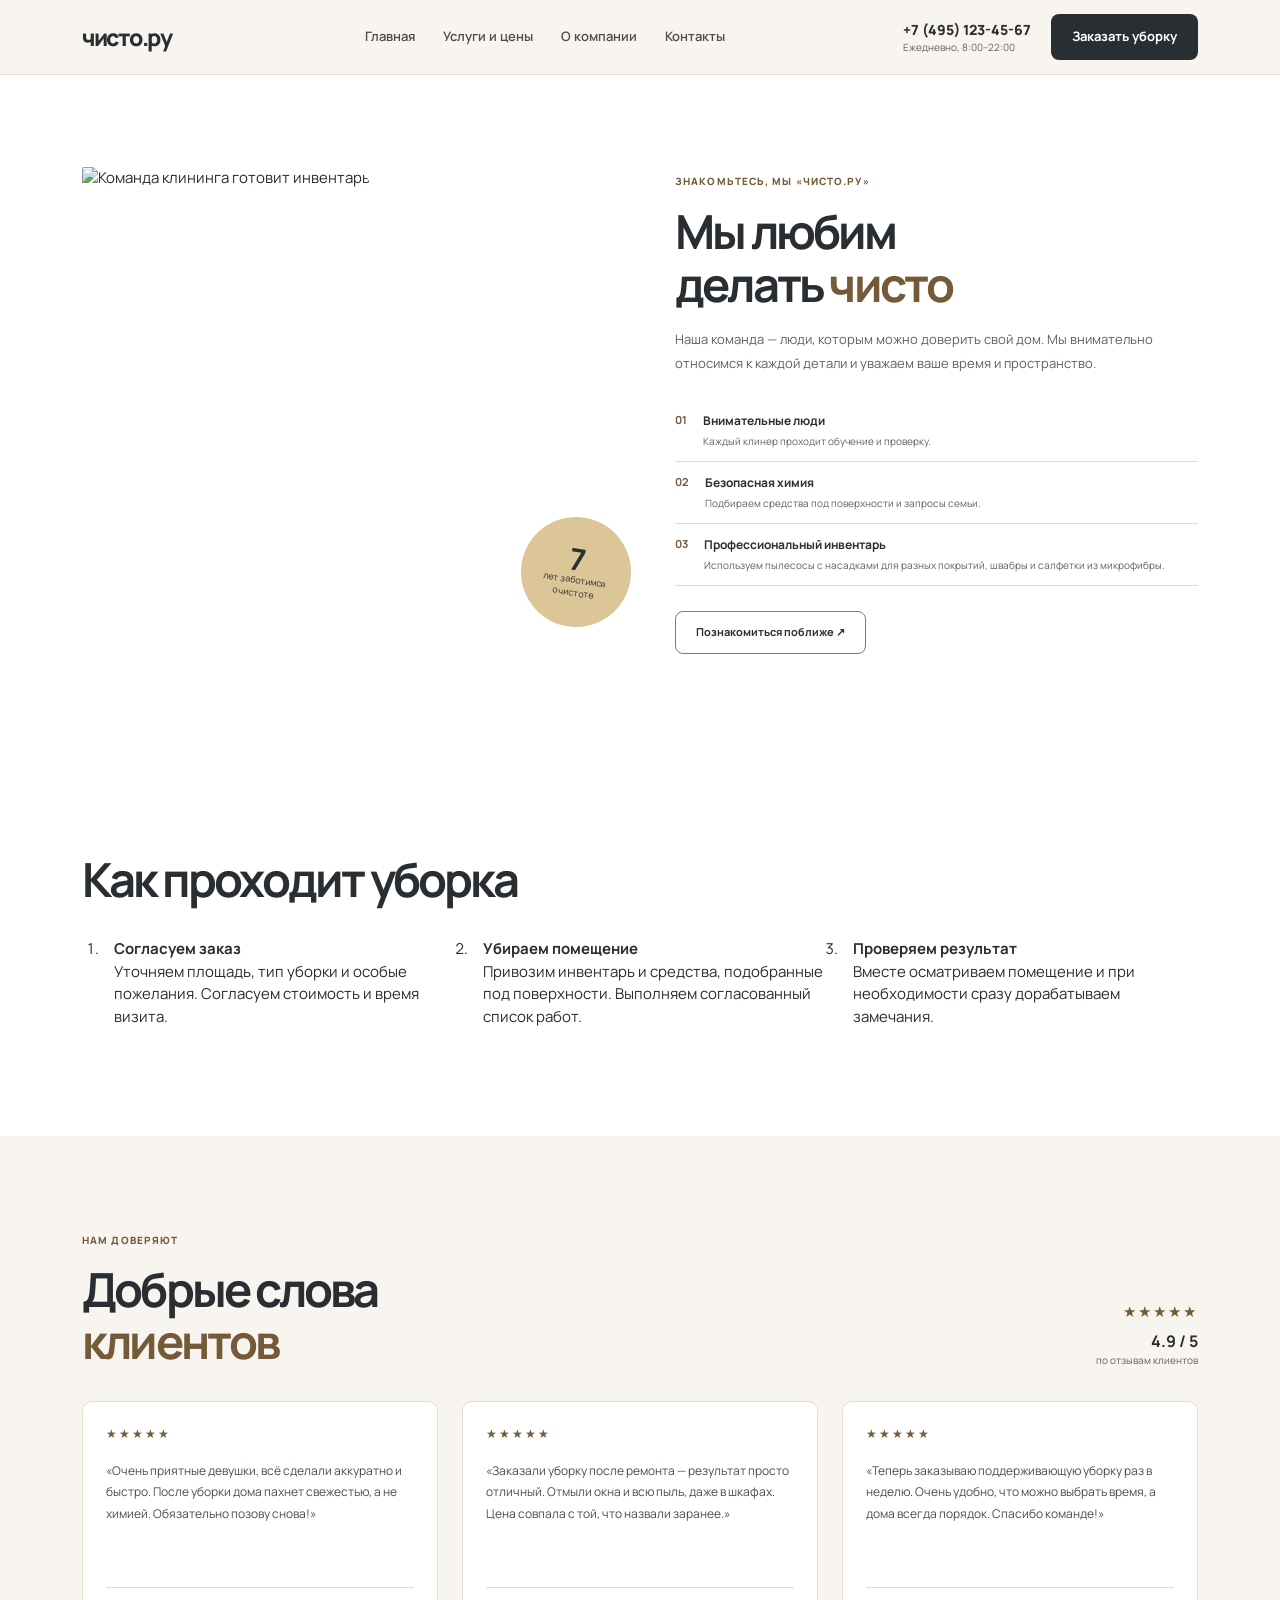
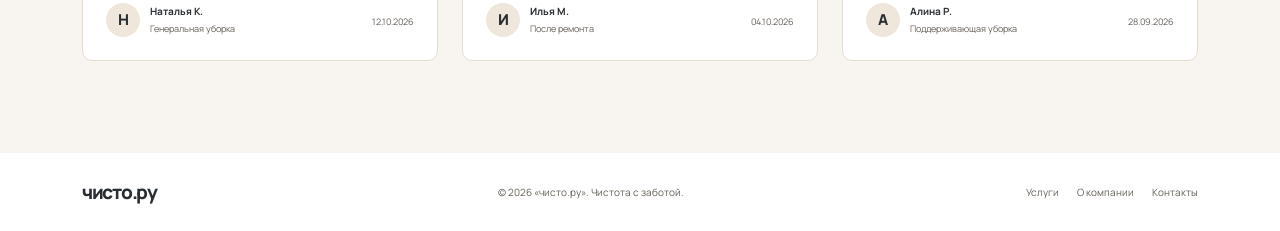
==== about.html @ b078b4db "feat: completed bootstrap website" ====
<!doctype html>
<html lang="ru">

<head>
    <meta charset="utf-8">
    <meta name="viewport" content="width=device-width, initial-scale=1">
    <meta name="description" content="О компании — клининговая компания чисто.ру">
    <title>О компании — чисто.ру</title>
    <link rel="preconnect" href="https://fonts.googleapis.com">
    <link rel="preconnect" href="https://fonts.gstatic.com" crossorigin>
    <link href="https://fonts.googleapis.com/css2?family=Manrope:wght@400;500;600;700;800&display=swap"
        rel="stylesheet">
    <link href="https://cdn.jsdelivr.net/npm/bootstrap@5.3.3/dist/css/bootstrap.min.css" rel="stylesheet">
    <link href="styles.css" rel="stylesheet">
</head>

<body>
    <nav class="navbar navbar-expand-lg sticky-top header">
        <div class="container"><a class="navbar-brand brand" href="index.html">чисто.ру</a><button class="navbar-toggler" type="button"
                data-bs-toggle="collapse" data-bs-target="#mainNav" aria-label="Открыть меню"><span
                    class="navbar-toggler-icon"></span></button>
            <div class="collapse navbar-collapse" id="mainNav">
                <ul class="navbar-nav mx-auto mb-2 mb-lg-0">
                    <li class="nav-item"><a class="nav-link header__link" href="index.html">Главная</a></li>
                    <li class="nav-item"><a class="nav-link header__link" href="services.html">Услуги и цены</a></li>
                    <li class="nav-item"><a class="nav-link header__link" href="about.html" aria-current="page">О
                            компании</a></li>
                    <li class="nav-item"><a class="nav-link header__link" href="contacts.html">Контакты</a></li>
                </ul>
                <div class="header__call"><a href="tel:+74951234567">+7 (495) 123-45-67</a><small>Ежедневно,
                        8:00–22:00</small></div><button class="btn button--dark header__order"
                    data-bs-toggle="modal" data-bs-target="#orderModal">Заказать уборку</button>
            </div>
        </div>
    </nav>
    <main>
        <section class="about section--padded" id="about">
            <div class="container">
                <div class="row align-items-center g-5">
                    <div class="col-lg-6">
                        <div class="about__image"><img
                                src="https://images.unsplash.com/photo-1527515637462-cff94eecc1ac?auto=format&fit=crop&w=1100&q=85"
                                alt="Команда клининга готовит инвентарь">
                            <div class="about__stamp"><strong>7</strong><small>лет заботимся<br>о чистоте</small></div>
                        </div>
                    </div>
                    <div class="col-lg-6 about__content"><span class="eyebrow">Знакомьтесь, мы «чисто.ру»</span>
                        <h2>Мы любим<br>делать <em>чисто</em></h2>
                        <p>Наша команда — люди, которым можно доверить свой дом. Мы внимательно относимся к каждой
                            детали и уважаем ваше время и пространство.</p>
                        <div class="about__points">
                            <div><b>01</b><span><strong>Внимательные люди</strong><small>Каждый клинер проходит обучение
                                        и проверку.</small></span></div>
                            <div><b>02</b><span><strong>Безопасная химия</strong><small>Подбираем средства под
                                        поверхности и запросы семьи.</small></span></div>
                            <div><b>03</b><span><strong>Профессиональный инвентарь</strong><small>Используем пылесосы с насадками для разных покрытий, швабры и салфетки из микрофибры.</small></span></div>
                        </div><button class="btn button--outline-dark" data-bs-toggle="modal"
                            data-bs-target="#orderModal">Познакомиться поближе ↗</button>
                    </div>
                </div>
            </div>
        </section>
        <section class="section--padded" aria-labelledby="processTitle">
            <div class="container">
                <div class="section-heading">
                    <h2 id="processTitle">Как проходит уборка</h2>
                </div>
                <ol class="row g-4 mb-0">
                    <li class="col-md-4">
                        <strong>Согласуем заказ</strong>
                        <p>Уточняем площадь, тип уборки и особые пожелания. Согласуем стоимость и время визита.</p>
                    </li>
                    <li class="col-md-4">
                        <strong>Убираем помещение</strong>
                        <p>Привозим инвентарь и средства, подобранные под поверхности. Выполняем согласованный список работ.</p>
                    </li>
                    <li class="col-md-4">
                        <strong>Проверяем результат</strong>
                        <p>Вместе осматриваем помещение и при необходимости сразу дорабатываем замечания.</p>
                    </li>
                </ol>
            </div>
        </section>
        <section class="reviews section--padded">
            <div class="container">
                <div class="section-heading">
                    <div><span class="eyebrow">Нам доверяют</span>
                        <h2>Добрые слова<br><em>клиентов</em></h2>
                    </div>
                    <div class="reviews__score"><span>★★★★★</span><strong>4.9 / 5</strong><small>по отзывам
                            клиентов</small></div>
                </div>
                <div class="row g-4">
                    <div class="col-md-4">
                        <article class="review-card">
                            <div class="review-card__stars">★★★★★</div>
                            <p>«Очень приятные девушки, всё сделали аккуратно и быстро. После уборки дома пахнет
                                свежестью, а не химией. Обязательно позову снова!»</p>
                            <div class="review-card__person"><span>Н</span>
                                <div><strong>Наталья К.</strong><small>Генеральная уборка</small></div>
                                <time>12.10.2026</time>
                            </div>
                        </article>
                    </div>
                    <div class="col-md-4">
                        <article class="review-card">
                            <div class="review-card__stars">★★★★★</div>
                            <p>«Заказали уборку после ремонта — результат просто отличный. Отмыли окна и всю пыль, даже
                                в шкафах. Цена совпала с той, что назвали заранее.»</p>
                            <div class="review-card__person"><span>И</span>
                                <div><strong>Илья М.</strong><small>После ремонта</small></div><time>04.10.2026</time>
                            </div>
                        </article>
                    </div>
                    <div class="col-md-4">
                        <article class="review-card">
                            <div class="review-card__stars">★★★★★</div>
                            <p>«Теперь заказываю поддерживающую уборку раз в неделю. Очень удобно, что можно выбрать
                                время, а дома всегда порядок. Спасибо команде!»</p>
                            <div class="review-card__person"><span>А</span>
                                <div><strong>Алина Р.</strong><small>Поддерживающая уборка</small></div>
                                <time>28.09.2026</time>
                            </div>
                        </article>
                    </div>
                </div>
            </div>
        </section>
    </main>
    <footer class="footer">
        <div class="container d-flex flex-wrap justify-content-between align-items-center gap-3"><a
                class="navbar-brand brand" href="index.html">чисто.ру</a><small>© 2026 «чисто.ру». Чистота с заботой.</small>
            <div><a href="services.html">Услуги</a><a href="about.html">О компании</a><a
                    href="contacts.html">Контакты</a></div>
        </div>
    </footer>
    <div class="modal fade" id="orderModal" tabindex="-1" aria-labelledby="orderTitle" aria-hidden="true">
        <div class="modal-dialog modal-dialog-centered">
            <div class="modal-content order-modal">
                <div class="modal-header">
                    <div><span class="eyebrow">Это займёт минуту</span>
                        <h2 class="modal-title" id="orderTitle">Заказать <em>уборку</em></h2>
                    </div><button type="button" class="btn-close" data-bs-dismiss="modal" aria-label="Закрыть"></button>
                </div>
                <form id="orderForm">
                    <div class="modal-body">
                        <div class="row g-3">
                            <div class="col-12"><label class="form-label" for="orderName">Ваше имя</label><input
                                    class="form-control" id="orderName" name="name" placeholder="Как к вам обращаться?"
                                    required></div>
                            <div class="col-12"><label class="form-label" for="orderPhone">Телефон</label><input
                                    class="form-control" id="orderPhone" name="phone" type="tel"
                                    placeholder="+7 (___) ___-__-__" required></div>
                            <div class="col-md-7"><label class="form-label" for="orderService">Вид уборки</label><select
                                    class="form-select" id="orderService" name="service" required>
                                    <option value="" selected disabled>Выберите услугу</option>
                                    <option>Уборка квартиры</option>
                                    <option>Уборка дома</option>
                                    <option>Уборка офиса</option>
                                    <option>Генеральная уборка</option>
                                    <option>Уборка после ремонта</option>
                                    <option>Поддерживающая уборка</option>
                                </select></div>
                            <div class="col-md-5"><label class="form-label" for="orderArea">Площадь, м²</label><input
                                    class="form-control" id="orderArea" name="area" type="number" min="1"
                                    placeholder="Например, 60" required></div>
                            <div class="col-12"><label class="form-label" for="orderDate">Желаемая дата</label><input
                                    class="form-control" id="orderDate" name="date" type="date" required></div>
                        </div>
                        <div class="form__success mt-3" role="status" hidden>Поля заполнены. В демонстрационном режиме данные не отправляются.</div>
                    </div>
                    <div class="modal-footer"><button class="btn button--accent w-100" type="submit">Проверить заявку
                            <span>↗</span></button><small>Нажимая кнопку, вы соглашаетесь на обработку персональных
                            данных.</small></div>
                </form>
            </div>
        </div>
    </div>
    <script src="https://cdn.jsdelivr.net/npm/bootstrap@5.3.3/dist/js/bootstrap.bundle.min.js"></script>
    <script src="script.js"></script>
</body>

</html>
---- styles.css ----
/* Переменные, сброс и базовые стили */
:root {
  --ink: #292e33;
  --ink-hover: #424950;
  --champagne: #dcc597;
  --champagne-soft: #efe7db;
  --accent-ink: #745a39;
  --paper: #f8f5f0;
  --muted: #655f57;
  --line: #e5dcd0;
}
* {
  box-sizing: border-box;
}
html {
  scroll-behavior: smooth;
  scroll-padding-top: 85px;
}
body {
  font-family: 'Manrope',sans-serif;
  color: var(--ink);
  background: #fff;
  font-size: 15px;
}
/* Шапка и бренд */
.header {
  background: rgba(248,245,240,.96);
  border-bottom: 1px solid var(--line);
  padding: 14px 0;
}
.brand {
  font-size: 23px;
  font-weight: 800;
  letter-spacing: -1.3px;
  color: var(--ink);
  display: flex;
  align-items: center;
}
.brand:hover {
  color: var(--ink);
}
.header__link {
  font-size: 13px;
  font-weight: 600;
  color: #514b44!important;
  padding: 10px 14px!important;
  border-radius: 8px;
}
@media (prefers-reduced-motion: no-preference) {
  .header__link {
    transition: background-color .2s ease, color .2s ease;
  }
}
.header__link:hover,
.header__link:focus-visible {
  background-color: var(--champagne-soft);
  color: var(--ink)!important;
}
.header__call {
  display: flex;
  flex-direction: column;
  margin-right: 20px;
}
.header__call a {
  font-weight: 800;
  color: var(--ink);
  text-decoration: none;
  font-size: 14px;
}
.header__call small {
  font-size: 10px;
  color: var(--muted);
}
.btn {
  --bs-btn-focus-shadow-rgb: 116,90,57;
  border-radius: 8px;
  font-weight: 700;
  font-size: 13px;
  padding: 12px 20px;
}
.button--dark {
  background: var(--ink);
  color: white;
}
.button--dark:hover,
.button--dark:focus-visible {
  background: var(--ink-hover);
  color: #fff;
}
.button--accent {
  background: var(--champagne);
  color: var(--ink);
  border: 0;
}
.button--accent:hover,
.button--accent:focus-visible {
  background: #ceb27e;
  color: var(--ink);
}
.button--accent span {
  margin-left: 12px;
}
/* Главный экран */
.hero {
  padding: 72px 0 80px;
  background: var(--paper);
  background-image:
    radial-gradient(ellipse at center, rgba(255,255,255,.9), transparent 68%),
    radial-gradient(ellipse at center, rgba(220,197,151,.46), transparent 72%),
    radial-gradient(ellipse at center, rgba(220,197,151,.38), transparent 70%);
  background-repeat: no-repeat;
  background-size: 64% 120%, 68% 170%, 57% 150%;
  background-position: 36% 95%, -20% 10%, 118% 65%;
  overflow: hidden;
}
@media (prefers-reduced-motion: no-preference) {
  .hero {
    animation: hero-steam 14s ease-in-out 2 alternate;
  }
}
@keyframes hero-steam {
  to {
    background-position: 71% 38%, 28% 85%, 80% 15%;
  }
}
.hero__content {
  padding: 20px 25px 20px 12px;
}
.eyebrow {
  display: inline-flex;
  align-items: center;
  gap: 9px;
  color: var(--accent-ink);
  font-weight: 800;
  letter-spacing: 1.1px;
  text-transform: uppercase;
  font-size: 10px;
}
.eyebrow i {
  width: 7px;
  height: 7px;
  border-radius: 100%;
  background: var(--champagne);
}
h1,h2,h3,p {
  margin-top: 0;
}
h1 {
  font-size: clamp(50px,6vw,78px);
  line-height: 1.04;
  letter-spacing: -5px;
  font-weight: 700;
  margin: 21px 0;
}
h1 em,h2 em {
  font-style: normal;
  color: var(--accent-ink);
}
.hero__lead {
  font-size: 16px;
  line-height: 1.8;
  color: var(--muted);
  max-width: 440px;
  margin-bottom: 28px;
}
.btn-lg {
  padding: 16px 23px;
  font-size: 14px;
}
.text-link {
  color: var(--ink);
  font-size: 12px;
  font-weight: 800;
  text-decoration: none;
  border: 0;
  background: none;
}
.text-link span {
  margin-left: 8px;
}
.text-link:hover {
  color: var(--accent-ink);
}
.hero__proof {
  display: flex;
  align-items: center;
  gap: 12px;
  margin-top: 49px;
}
.hero__avatars {
  display: flex;
  padding-left: 0;
}
.hero__avatars span {
  display: grid;
  place-items: center;
  width: 32px;
  height: 32px;
  border-radius: 50%;
  border: 2px solid var(--paper);
  margin-left: -7px;
  background: #cfab91;
  font-size: 11px;
  font-weight: 800;
}
.hero__avatars span:first-child {
  margin-left: 0;
  background: var(--champagne);
}
.hero__avatars span:nth-child(2) {
  background: #ab9d94;
}
.hero__proof strong {
  font-size: 12px;
  display: block;
}
.hero__proof small {
  font-size: 10px;
  color: var(--muted);
}
.hero__stars {
  margin-right: auto;
  color: var(--accent-ink);
  letter-spacing: 2px;
}
.hero__image {
  height: 460px;
  position: relative;
  border-radius: 180px 180px 12px 12px;
  overflow: visible;
  margin: 0 20px 0 10px;
}
.hero__image>img {
  width: 100%;
  height: 100%;
  object-fit: cover;
  border-radius: inherit;
  filter: saturate(.75);
}
.hero__note {
  position: absolute;
  bottom: 25px;
  left: -35px;
  background: #fff;
  padding: 15px 19px;
  border-radius: 10px;
  display: flex;
  gap: 12px;
  align-items: center;
  box-shadow: 0 12px 35px #292e331c;
}
.hero__note-icon {
  display: grid;
  place-items: center;
  background: var(--champagne);
  width: 34px;
  height: 34px;
  border-radius: 50%;
  font-size: 18px;
}
.hero__note strong,.hero__note small {
  display: block;
}
.hero__note strong {
  font-size: 12px;
}
.hero__note small {
  font-size: 10px;
  color: var(--muted);
  margin-top: 3px;
}
/* Общие отступы секций */
.section--padded {
  padding: 92px 0;
}
/* Преимущества */
.benefits {
  padding: 31px 0;
  border-bottom: 1px solid var(--line);
}
.benefits__item {
  display: flex;
  align-items: center;
  gap: 13px;
  height: 100%;
}
.benefits__icon {
  flex: 0 0 39px;
  height: 39px;
  border-radius: 50%;
  display: grid;
  place-items: center;
  background: var(--champagne-soft);
  color: var(--accent-ink);
  font-size: 19px;
}
.benefits__item strong,.benefits__item small {
  display: block;
}
.benefits__item strong {
  font-size: 12px;
}
.benefits__item small {
  font-size: 10px;
  color: var(--muted);
  margin-top: 4px;
}
/* Услуги и цены */
.services {
  background: #fff;
}
.section-heading {
  display: flex;
  align-items: flex-end;
  justify-content: space-between;
  margin-bottom: 33px;
}
.section-heading h2,.about__content h2,.contacts__info h2 {
  font-size: 47px;
  line-height: 1.12;
  letter-spacing: -2.8px;
  font-weight: 700;
  margin: 12px 0 0;
}
.section-heading>p {
  max-width: 310px;
  color: var(--muted);
  font-size: 13px;
  line-height: 1.8;
  margin-bottom: 5px;
}
.service-filters {
  display: flex;
  gap: 8px;
  flex-wrap: wrap;
  margin-bottom: 22px;
}
.service-filters__button {
  border: 1px solid var(--line);
  color: var(--muted);
  border-radius: 25px;
  background: #fff;
  padding: 9px 16px;
  font: 600 11px 'Manrope',sans-serif;
}
.service-filters__button.service-filters__button--active,.service-filters__button:hover {
  background: var(--ink);
  color: #fff;
  border-color: var(--ink);
}
.services__item {
  transition: opacity .2s,transform .2s;
}
.services__item.services__item--hidden {
  display: none;
}
.service-card {
  border: 1px solid var(--line);
  border-radius: 12px;
  overflow: hidden;
  height: 100%;
  transition: transform .2s,box-shadow .2s;
}
.service-card:hover {
  transform: translateY(-4px);
  box-shadow: 0 15px 35px #292e3310;
}
.service-card__photo {
  height: 180px;
  position: relative;
  background-size: cover;
  background-position: center;
}
.service-card__photo:after {
  content: '';
  position: absolute;
  inset: 0;
  background: linear-gradient(0deg,#292e3380,transparent 60%);
}
.service-card__photo span {
  position: absolute;
  left: 17px;
  bottom: 14px;
  z-index: 1;
  color: #fff;
  font-size: 10px;
  letter-spacing: .6px;
  text-transform: uppercase;
}
.service-card__photo--bathroom {
  background-image: url('https://images.unsplash.com/photo-1584622650111-993a426fbf0a?auto=format&fit=crop&w=900&q=80');
}
.service-card__photo--living-room {
  background-image: url('https://images.unsplash.com/photo-1600607687939-ce8a6c25118c?auto=format&fit=crop&w=900&q=80');
}
.service-card__photo--renovation {
  background-image: url('https://images.unsplash.com/photo-1600566753086-00f18fb6b3ea?auto=format&fit=crop&w=900&q=80');
}
.service-card__photo--house {
  background-image: url('https://images.unsplash.com/photo-1600210492486-724fe5c67fb0?auto=format&fit=crop&w=900&q=80');
}
.service-card__photo--office {
  background-image: url('https://images.unsplash.com/photo-1497366754035-f200968a6e72?auto=format&fit=crop&w=900&q=80');
}
.service-card__photo--apartment {
  background-image: url('https://images.unsplash.com/photo-1600607687920-4e2a09cf159d?auto=format&fit=crop&w=900&q=80');
}
.service-card__body {
  padding: 20px;
}
.service-card__body h3 {
  font-size: 17px;
  font-weight: 800;
  letter-spacing: -.5px;
}
.service-card__arrow {
  color: var(--accent-ink);
  font-size: 20px;
  line-height: 18px;
}
.service-card__body p {
  font-size: 11px;
  color: var(--muted);
  min-height: 34px;
  line-height: 1.6;
}
.service-card__body ul {
  list-style: none;
  padding: 0;
  margin: 15px 0 20px;
  border-top: 1px solid var(--line);
}
.service-card__body li {
  font-size: 11px;
  color: #514b44;
  padding: 7px 0;
  border-bottom: 1px solid var(--line);
}
.service-card__body li:before {
  content: '✓';
  color: var(--accent-ink);
  margin-right: 8px;
}
.service-card__price-row {
  display: flex;
  align-items: center;
  justify-content: space-between;
}
.service-card__price-row>span {
  font-size: 11px;
  color: var(--muted);
}
.service-card__price-row b {
  font-size: 16px;
  color: var(--ink);
}
.service-card__price-row .text-link {
  font-size: 10px;
}
.services__note,.comparison__note {
  font-size: 10px;
  color: var(--muted);
  margin-top: 18px;
}
/* Примеры уборки */
.comparison {
  background: var(--paper);
}
.comparison__figure {
  max-width: 900px;
}
/* О компании */
.about__image {
  height: 490px;
  position: relative;
}
.about__image img {
  width: 100%;
  height: 100%;
  object-fit: cover;
  border-radius: 12px 130px 12px 12px;
}
.about__stamp {
  position: absolute;
  right: -15px;
  bottom: 30px;
  background: var(--champagne);
  width: 110px;
  height: 110px;
  border-radius: 50%;
  display: flex;
  flex-direction: column;
  justify-content: center;
  align-items: center;
  transform: rotate(9deg);
}
.about__stamp strong {
  font-size: 30px;
  line-height: 1;
}
.about__stamp small {
  text-align: center;
  font-size: 9px;
  line-height: 1.4;
}
.about__content {
  padding-left: 35px;
}
.about__content h2 {
  margin: 13px 0 18px;
}
.about__content>p,.contacts__info>p {
  color: var(--muted);
  font-size: 13px;
  line-height: 1.8;
}
.about__points {
  margin: 25px 0;
}
.about__points>div {
  display: flex;
  gap: 16px;
  padding: 12px 0;
  border-bottom: 1px solid var(--line);
}
.about__points b {
  font-size: 11px;
  color: var(--accent-ink);
}
.about__points strong,.about__points small {
  display: block;
}
.about__points strong {
  font-size: 12px;
}
.about__points small {
  font-size: 10px;
  color: var(--muted);
  margin-top: 4px;
}
.button--outline-dark {
  border: 1px solid #8a7761;
  color: var(--ink);
  font-size: 11px;
}
.button--outline-dark:hover,
.button--outline-dark:focus-visible {
  background: var(--ink);
  color: white;
}
/* Отзывы */
.reviews {
  background: var(--paper);
}
.reviews__score {
  text-align: right;
}
.reviews__score span,.review-card__stars {
  color: var(--accent-ink);
  letter-spacing: 2px;
}
.reviews__score strong,.reviews__score small {
  display: block;
}
.reviews__score strong {
  font-size: 16px;
  margin-top: 5px;
}
.reviews__score small {
  font-size: 10px;
  color: var(--muted);
}
.review-card {
  height: 100%;
  background: #fff;
  border: 1px solid var(--line);
  border-radius: 10px;
  padding: 23px;
}
.review-card__stars {
  font-size: 12px;
}
.review-card>p {
  font-size: 12px;
  line-height: 1.8;
  color: #514b44;
  min-height: 110px;
  margin: 17px 0;
}
.review-card__person {
  display: flex;
  align-items: center;
  gap: 10px;
  border-top: 1px solid var(--line);
  padding-top: 15px;
}
.review-card__person>span {
  width: 34px;
  height: 34px;
  border-radius: 50%;
  background: var(--champagne-soft);
  display: grid;
  place-items: center;
  font-weight: 800;
}
.review-card__person strong,.review-card__person small {
  display: block;
}
.review-card__person strong {
  font-size: 10px;
}
.review-card__person small,.review-card__person time {
  font-size: 9px;
  color: var(--muted);
  margin-top: 3px;
}
.review-card__person time {
  margin-left: auto;
}
/* Контакты и форма */
.contacts {
  background: var(--ink);
  padding: 80px 0;
}
.contacts__layout {
  display: grid;
  grid-template-columns: 1fr 390px;
  gap: 80px;
  max-width: 970px;
  margin: auto;
  align-items: center;
}
.contacts__info .eyebrow {
  color: var(--champagne);
}
.contacts__info h2 {
  color: white;
  margin: 15px 0;
}
.contacts__info h2 em {
  color: var(--champagne);
}
.contacts__info>p {
  color: #e8e0d6;
  max-width: 360px;
  margin-bottom: 28px;
}
.contacts__detail {
  margin-top: 17px;
}
.contacts__detail small,.contacts__detail strong,.contacts__detail a {
  display: block;
}
.contacts__detail small {
  color: #cfc4b6;
  font-size: 10px;
}
.contacts__detail a,.contacts__detail strong {
  color: #fff;
  font-size: 14px;
  text-decoration: none;
  margin-top: 4px;
}
.contact-form {
  padding: 28px;
  background: #fff;
  border-radius: 12px;
}
.contact-form h3 {
  font-size: 19px;
  font-weight: 800;
  margin-bottom: 5px;
}
.contact-form>p {
  font-size: 11px;
  color: var(--muted);
  margin-bottom: 20px;
}
.contact-form label,.form-label {
  font-size: 10px;
  font-weight: 700;
  margin-bottom: 6px;
}
.form-control,.form-select {
  border-color: #b8ab9c;
  border-radius: 7px;
  padding: 11px 12px;
  font-size: 12px;
  margin-bottom: 14px;
}
.form-control:focus,.form-select:focus {
  border-color: var(--accent-ink);
  box-shadow: 0 0 0 .2rem #dcc59770;
}
.contact-form__privacy,.modal-footer>small {
  display: block;
  color: var(--muted);
  font-size: 9px;
  line-height: 1.5;
  margin-top: 11px;
}
.form__success {
  font-size: 12px;
  color: var(--ink);
  background: var(--champagne-soft);
  padding: 11px;
  border-radius: 7px;
}
/* Подвал и модальное окно */
.footer {
  padding: 25px 0;
}
.footer .brand {
  font-size: 19px;
}
.footer>div>small {
  color: var(--muted);
  font-size: 10px;
}
.footer>div>div {
  display: flex;
  gap: 18px;
}
.footer>div>div a {
  font-size: 10px;
  color: var(--muted);
  text-decoration: none;
}
.order-modal {
  border: 0;
  border-radius: 13px;
  padding: 5px;
}
.modal-header,.modal-footer {
  border: 0;
  padding: 22px 25px 12px;
}
.modal-title {
  font-size: 32px;
  font-weight: 800;
  letter-spacing: -1.5px;
  margin-top: 7px;
}
.modal-body {
  padding: 10px 25px;
}
.modal-footer {
  padding: 10px 25px 24px;
  display: block;
}
.modal-footer .btn {
  padding: 14px;
}
.modal-footer>small {
  text-align: center;
}
.btn-close {
  --bs-btn-close-focus-shadow: 0 0 0 .2rem #dcc59770;
  align-self: flex-start;
}
.form-label {
  margin-bottom: 6px;
}
/* Адаптивные правила */
@media(max-width:991px) {
  .navbar-collapse {
    padding: 12px 0;
  }
  .header__call {
    margin: 10px 0;
  }
  /* Главный экран */
  .hero {
    padding: 50px 0;
  }
  .hero__image {
    height: 390px;
    margin: 0 10px;
  }
  .hero__content {
    padding: 0;
  }
  .contacts__layout {
    grid-template-columns: 1fr 340px;
    gap: 35px;
  }
}
@media(max-width:767px) {
  /* Общие отступы секций */
  .section--padded {
    padding: 65px 0;
  }
  /* Главный экран */
  .hero {
    padding: 45px 0 55px;
  }
  .hero__content {
    padding: 0 5px;
  }
  .hero h1 {
    font-size: 60px;
  }
  .hero__image {
    height: 330px;
    margin: 15px 15px 10px 20px;
  }
  .hero__note {
    left: -15px;
  }
  .section-heading {
    align-items: flex-start;
    gap: 18px;
    flex-direction: column;
  }
  .section-heading h2,.about__content h2,.contacts__info h2 {
    font-size: 39px;
  }
  .section-heading>p {
    margin: 0;
  }
  /* О компании */
  .about__image {
    height: 370px;
    margin-right: 15px;
  }
  .about__content {
    padding: 10px 8px 0;
  }
  .contacts__layout {
    grid-template-columns: 1fr;
    gap: 30px;
  }
  .contact-form {
    max-width: 480px;
  }
  /* Контакты и форма */
  .contacts {
    padding: 60px 0;
  }
  .review-card>p {
    min-height: 0;
  }
  .reviews__score {
    align-self: flex-end;
  }
  .footer>div {
    justify-content: center!important;
    text-align: center;
  }
  .footer>div>div {
    width: 100%;
    justify-content: center;
  }
}
@media(max-width:420px) {
  .hero h1 {
    font-size: 53px;
  }
  .hero__proof {
    gap: 7px;
  }
  .hero__stars {
    font-size: 12px;
    letter-spacing: 1px;
  }
  .benefits__item {
    align-items: flex-start;
    gap: 8px;
  }
  .benefits__item strong {
    font-size: 10px;
  }
  .benefits__item small {
    font-size: 9px;
  }
  .benefits__icon {
    flex-basis: 32px;
    height: 32px;
  }
}
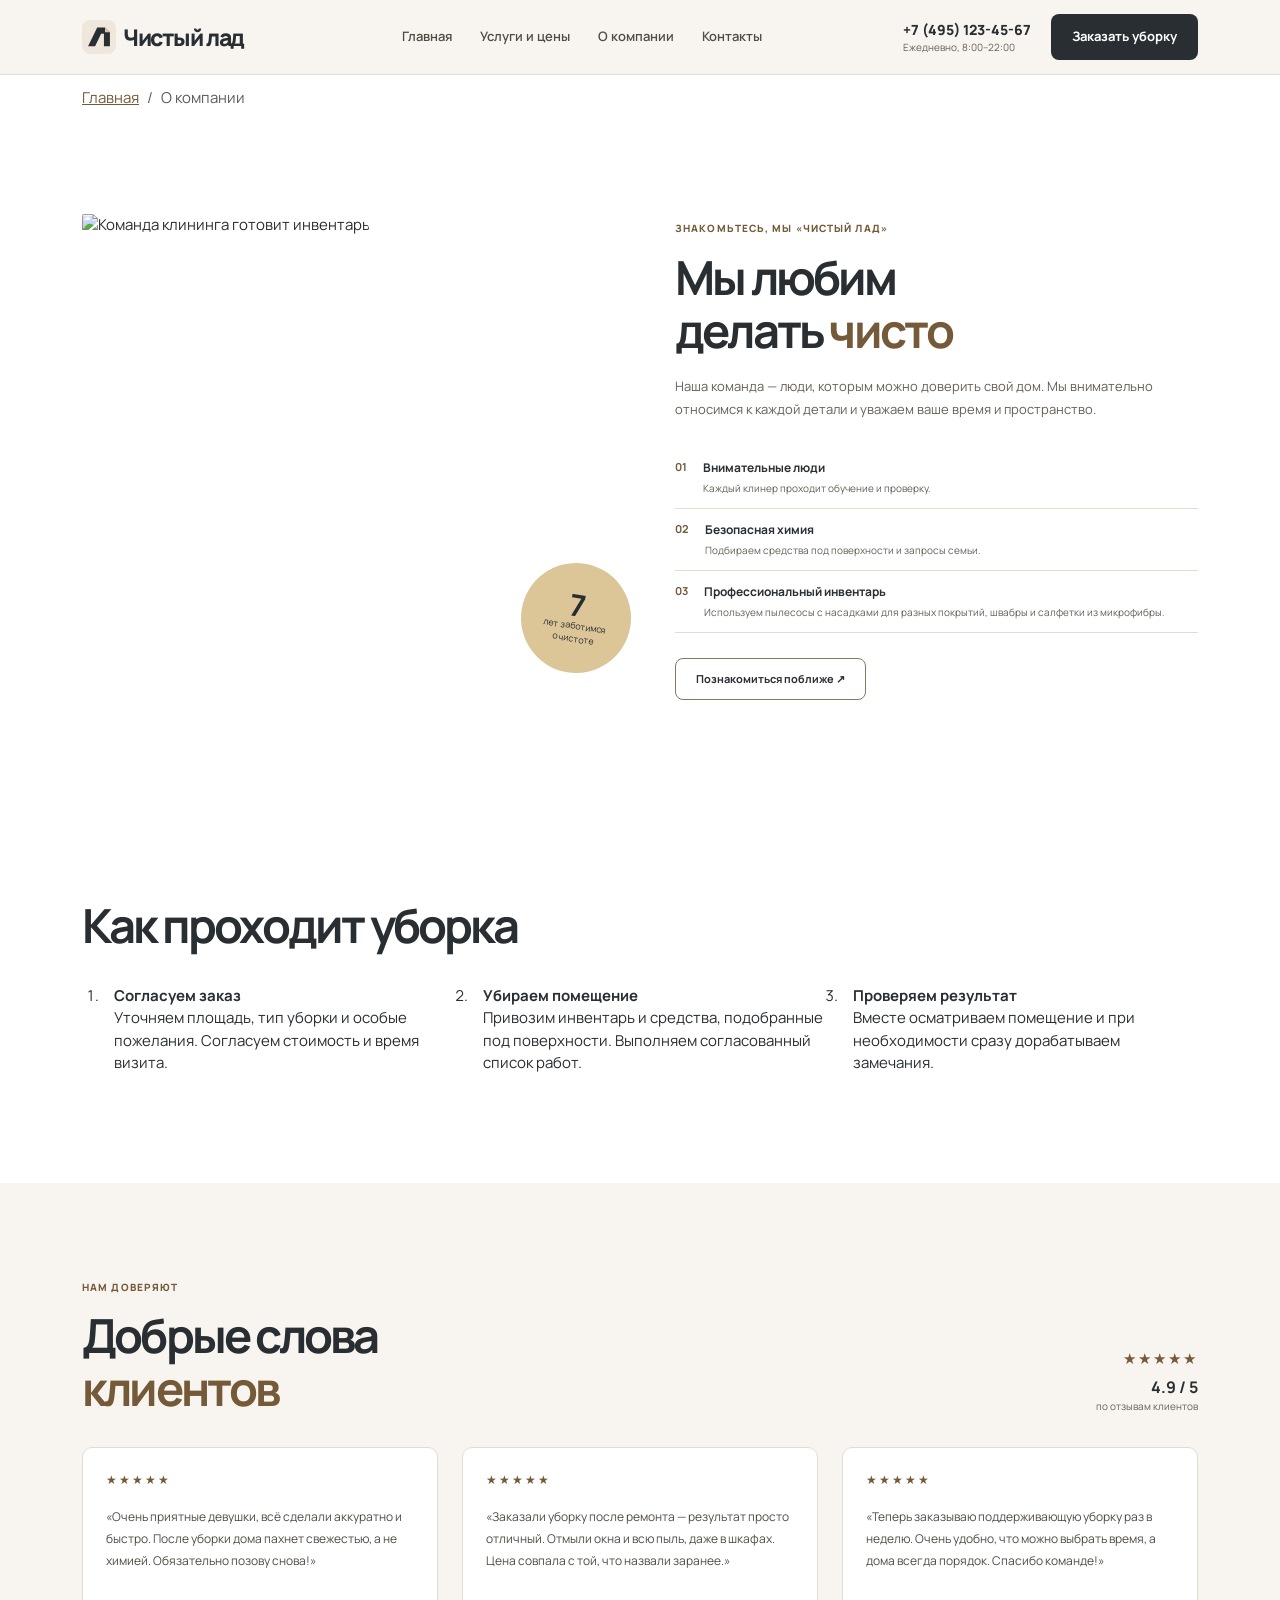
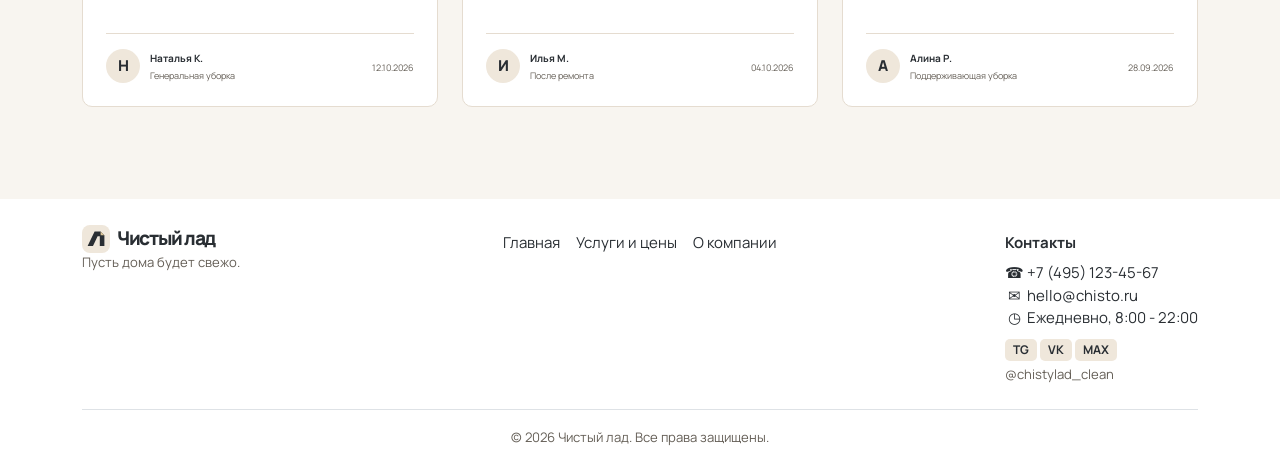
==== commit 32a1645e: "fix: footer, bread crumbs, up btn" ====
--- a/about.html
+++ b/about.html
@@ -4,8 +4,8 @@
 <head>
     <meta charset="utf-8">
     <meta name="viewport" content="width=device-width, initial-scale=1">
-    <meta name="description" content="О компании — клининговая компания чисто.ру">
-    <title>О компании — чисто.ру</title>
+    <meta name="description" content="О компании — клининговая компания Чистый лад">
+    <title>О компании — Чистый лад</title>
     <link rel="preconnect" href="https://fonts.googleapis.com">
     <link rel="preconnect" href="https://fonts.gstatic.com" crossorigin>
     <link href="https://fonts.googleapis.com/css2?family=Manrope:wght@400;500;600;700;800&display=swap"
@@ -14,9 +14,9 @@
     <link href="styles.css" rel="stylesheet">
 </head>
 
-<body>
+<body id="top">
     <nav class="navbar navbar-expand-lg sticky-top header">
-        <div class="container"><a class="navbar-brand brand" href="index.html">чисто.ру</a><button class="navbar-toggler" type="button"
+        <div class="container"><a class="navbar-brand brand" href="index.html"><span class="brand__mark" aria-hidden="true"></span>Чистый лад</a><button class="navbar-toggler" type="button"
                 data-bs-toggle="collapse" data-bs-target="#mainNav" aria-label="Открыть меню"><span
                     class="navbar-toggler-icon"></span></button>
             <div class="collapse navbar-collapse" id="mainNav">
@@ -34,6 +34,12 @@
         </div>
     </nav>
     <main>
+    <nav class="container page-breadcrumbs" aria-label="Хлебные крошки">
+      <ol class="breadcrumb">
+        <li class="breadcrumb-item"><a href="index.html">Главная</a></li>
+        <li class="breadcrumb-item active" aria-current="page">О компании</li>
+      </ol>
+    </nav>
         <section class="about section--padded" id="about">
             <div class="container">
                 <div class="row align-items-center g-5">
@@ -44,7 +50,7 @@
                             <div class="about__stamp"><strong>7</strong><small>лет заботимся<br>о чистоте</small></div>
                         </div>
                     </div>
-                    <div class="col-lg-6 about__content"><span class="eyebrow">Знакомьтесь, мы «чисто.ру»</span>
+                    <div class="col-lg-6 about__content"><span class="eyebrow">Знакомьтесь, мы «Чистый лад»</span>
                         <h2>Мы любим<br>делать <em>чисто</em></h2>
                         <p>Наша команда — люди, которым можно доверить свой дом. Мы внимательно относимся к каждой
                             детали и уважаем ваше время и пространство.</p>
@@ -128,12 +134,34 @@
         </section>
     </main>
     <footer class="footer">
-        <div class="container d-flex flex-wrap justify-content-between align-items-center gap-3"><a
-                class="navbar-brand brand" href="index.html">чисто.ру</a><small>© 2026 «чисто.ру». Чистота с заботой.</small>
-            <div><a href="services.html">Услуги</a><a href="about.html">О компании</a><a
-                    href="contacts.html">Контакты</a></div>
+      <div class="container">
+        <div class="row g-4 align-items-start">
+          <div class="col-md-4">
+            <a class="navbar-brand brand" href="index.html"><span class="brand__mark" aria-hidden="true"></span>Чистый лад</a>
+            <small class="footer__slogan">Пусть дома будет свежо.</small>
+          </div>
+          <div class="col-md-4 text-md-center">
+            <nav class="d-flex flex-wrap gap-3 align-items-center justify-content-md-center footer__heading" aria-label="Навигация в подвале">
+              <a href="index.html">Главная</a><a href="services.html">Услуги и цены</a><a href="about.html">О компании</a>
+            </nav>
+          </div>
+          <div class="col-md-4 d-md-flex justify-content-md-end">
+            <div class="text-start">
+              <div class="d-flex align-items-center gap-2 footer__heading">
+                <a class="fw-bold" href="contacts.html">Контакты</a>
+              </div>
+              <a class="d-block" href="tel:+74951234567"><span class="footer__contact-icon" aria-hidden="true">☎︎</span> +7 (495) 123-45-67</a>
+              <a class="d-block" href="mailto:hello@chisto.ru"><span class="footer__contact-icon" aria-hidden="true">✉︎</span> hello@chisto.ru</a>
+              <div><span class="footer__contact-icon" aria-hidden="true">◷</span> Ежедневно, 8:00 - 22:00</div>
+              <div class="mt-2"><a class="social-label" href="https://t.me/chistylad_clean" aria-label="Telegram">TG</a> <a class="social-label" href="https://vk.com/chistylad_clean" aria-label="ВКонтакте">VK</a> <a class="social-label" href="https://max.ru/channel_chistylad_clean" aria-label="MAX">MAX</a></div>
+              <small class="d-block mt-1">@chistylad_clean</small>
+            </div>
+          </div>
         </div>
+        <p class="footer__copyright text-center mt-4 pt-3 mb-0 border-top"><small>© 2026 Чистый лад. Все права защищены.</small></p>
+      </div>
     </footer>
+    <a class="back-to-top" hidden href="#top" aria-label="Наверх" title="Наверх"><span aria-hidden="true"></span><span aria-hidden="true"></span></a>
     <div class="modal fade" id="orderModal" tabindex="-1" aria-labelledby="orderTitle" aria-hidden="true">
         <div class="modal-dialog modal-dialog-centered">
             <div class="modal-content order-modal">
--- a/styles.css
+++ b/styles.css
@@ -35,6 +35,29 @@
   color: var(--ink);
   display: flex;
   align-items: center;
+  gap: 7px;
+}
+.brand__mark {
+  position: relative;
+  flex: 0 0 auto;
+  width: 34px;
+  height: 34px;
+  border-radius: 8px;
+  background: var(--champagne-soft);
+}
+.brand__mark::before,
+.brand__mark::after {
+  content: "";
+  position: absolute;
+  inset: 4px;
+}
+.brand__mark::before {
+  background: var(--ink);
+  clip-path: polygon(8% 87%, 43% 14%, 73% 14%, 92% 33%, 92% 87%, 69% 87%, 69% 38%, 58% 38%, 35% 87%);
+}
+.brand__mark::after {
+  background: var(--champagne);
+  clip-path: polygon(73% 14%, 92% 33%, 73% 33%);
 }
 .brand:hover {
   color: var(--ink);
@@ -661,6 +684,21 @@
   text-decoration: none;
   margin-top: 4px;
 }
+.contacts__faq {
+  --bs-accordion-btn-padding-x: 1.5rem;
+  --bs-accordion-btn-padding-y: 1.25rem;
+  --bs-accordion-body-padding-x: 1.5rem;
+  --bs-accordion-body-padding-y: 1.25rem;
+  --bs-accordion-color: var(--ink);
+  --bs-accordion-border-color: var(--line);
+  --bs-accordion-btn-color: var(--ink);
+  --bs-accordion-active-color: var(--ink);
+  --bs-accordion-active-bg: var(--champagne-soft);
+  --bs-accordion-btn-focus-box-shadow: inset 0 0 0 2px var(--accent-ink);
+}
+.contacts__faq .accordion-body a {
+  color: var(--accent-ink);
+}
 .contact-form {
   padding: 28px;
   background: #fff;
@@ -713,18 +751,66 @@
 .footer .brand {
   font-size: 19px;
 }
-.footer>div>small {
-  color: var(--muted);
-  font-size: 10px;
-}
-.footer>div>div {
-  display: flex;
-  gap: 18px;
-}
-.footer>div>div a {
-  font-size: 10px;
-  color: var(--muted);
+.footer .brand__mark {
+  width: 28px;
+  height: 28px;
+}
+.footer__heading {
+  min-height: 38px;
+}
+.footer__contact-icon {
+  display: inline-block;
+  width: 1.25em;
+  text-align: center;
+}
+.footer__slogan {
+  display: block;
+}
+.footer small {
+  color: var(--muted);
+}
+.footer a:not(.brand) {
+  color: var(--ink);
   text-decoration: none;
+}
+.footer a:not(.brand):hover {
+  color: var(--accent-ink);
+}
+.back-to-top {
+  position: fixed;
+  right: 1rem;
+  bottom: 1rem;
+  z-index: 1020;
+  color: var(--ink);
+  box-shadow: 0 4px 14px #292e3320;
+  flex-direction: column;
+  align-items: center;
+  justify-content: center;
+  gap: 1px;
+  width: 38px;
+  height: 38px;
+  border: 1px solid var(--line);
+  border-radius: 8px;
+  background: var(--paper);
+}
+.back-to-top:hover {
+  background: var(--champagne-soft);
+}
+.back-to-top span {
+  width: 8px;
+  height: 8px;
+  border-top: 2px solid currentColor;
+  border-left: 2px solid currentColor;
+  transform: rotate(45deg);
+}
+.social-label {
+  display: inline-block;
+  padding: 2px 8px;
+  border-radius: 5px;
+  background: var(--champagne-soft);
+  color: var(--ink);
+  font-size: 12px;
+  font-weight: 700;
 }
 .order-modal {
   border: 0;
@@ -843,14 +929,6 @@
   .reviews__score {
     align-self: flex-end;
   }
-  .footer>div {
-    justify-content: center!important;
-    text-align: center;
-  }
-  .footer>div>div {
-    width: 100%;
-    justify-content: center;
-  }
 }
 @media(max-width:420px) {
   .hero h1 {
@@ -878,3 +956,32 @@
     height: 32px;
   }
 }
+
+.back-to-top:not([hidden]) {
+  display: inline-flex;
+}
+.page-breadcrumbs .breadcrumb {
+  margin: 0;
+  padding: 12px 0;
+}
+.page-breadcrumbs a {
+  color: var(--accent-ink);
+}
+.social-label {
+  text-decoration: none;
+}
+.contacts__detail .social-label {
+  display: inline-grid;
+  place-items: center;
+  width: 30px;
+  height: 30px;
+  margin-top: 0;
+  padding: 0;
+  color: var(--ink);
+  font-size: 10px;
+  vertical-align: middle;
+}
+a.social-label:hover {
+  background: var(--champagne);
+  color: var(--ink);
+}
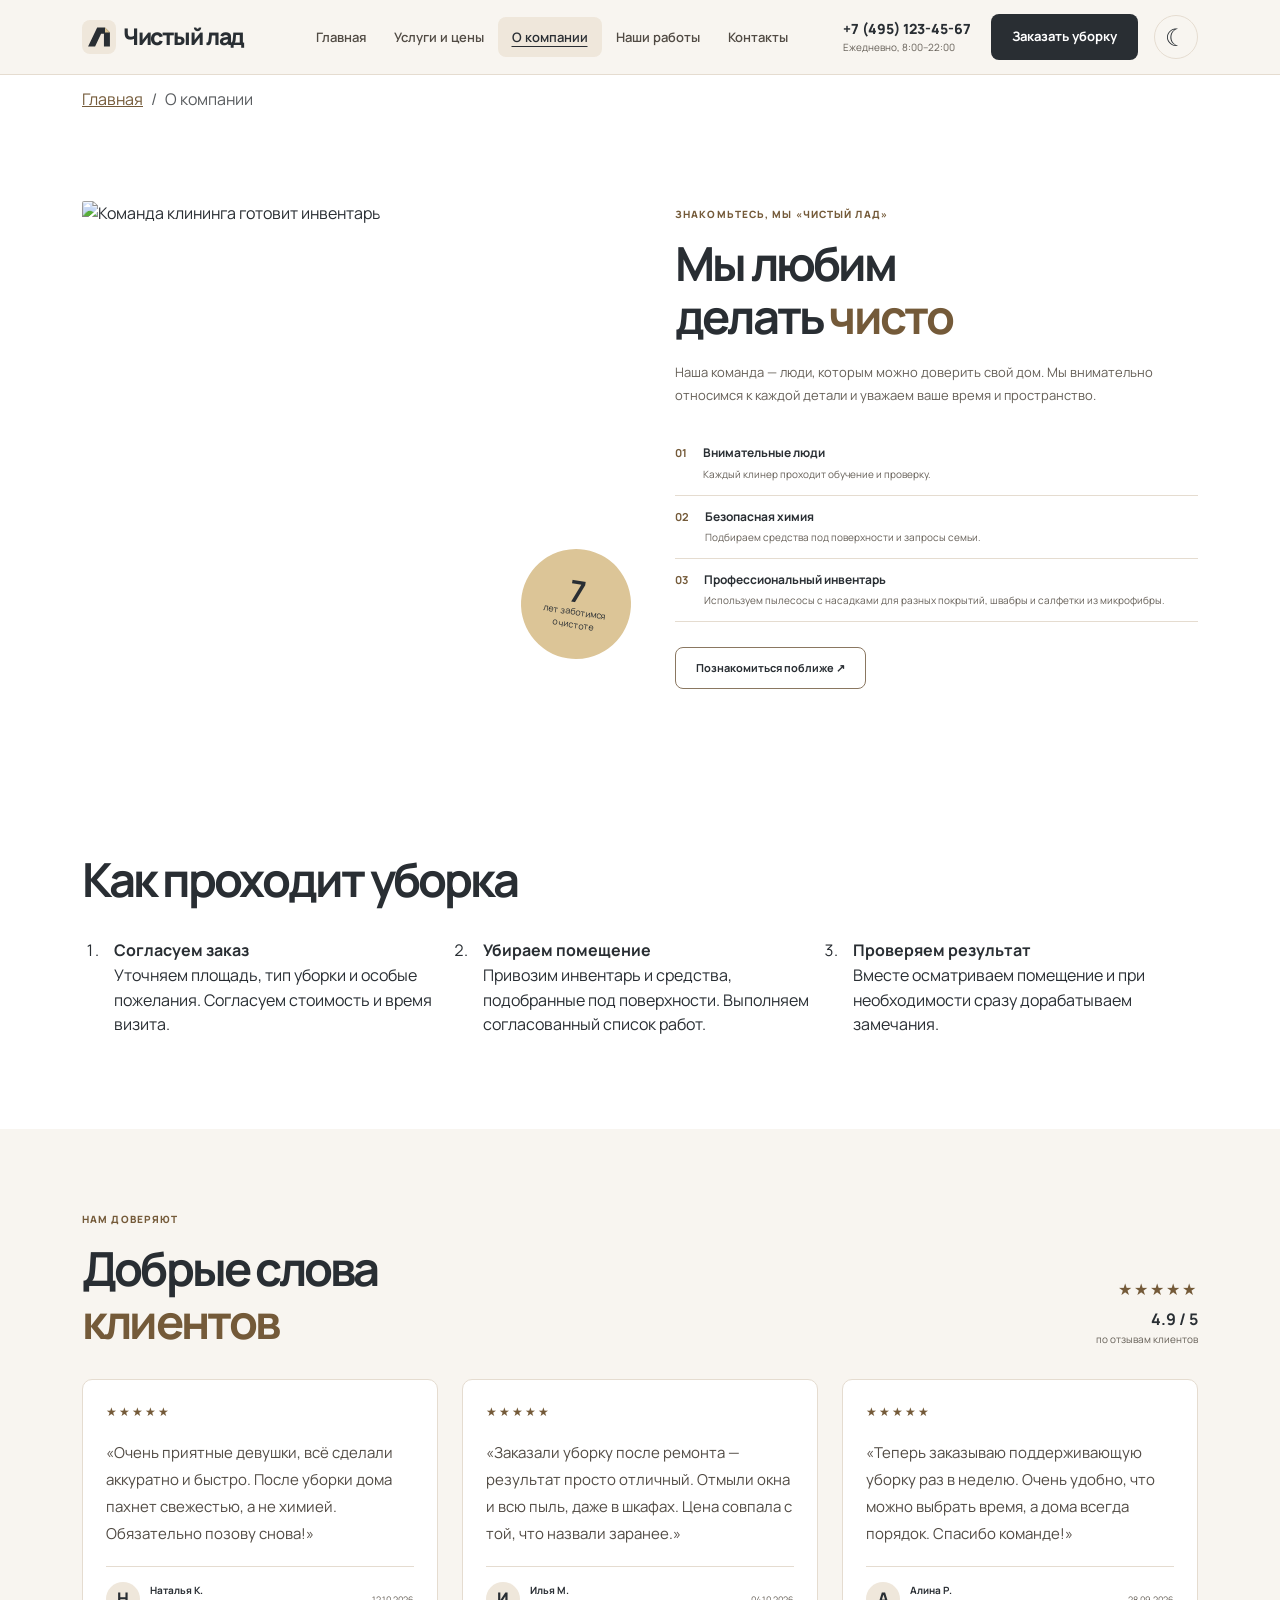
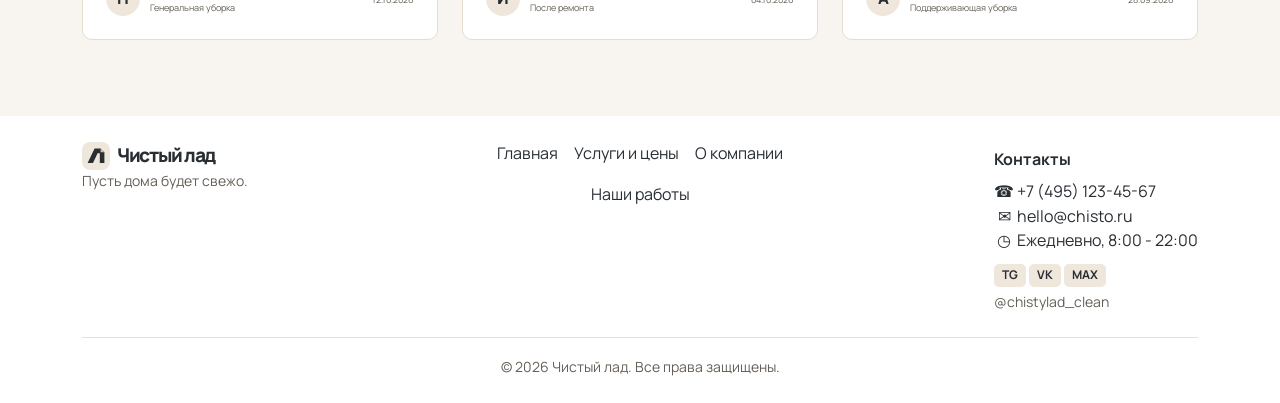
==== commit cb03651c: "feat: add improvements" ====
--- a/about.html
+++ b/about.html
@@ -1,211 +1,220 @@
-<!doctype html>
-<html lang="ru">
-
-<head>
-    <meta charset="utf-8">
-    <meta name="viewport" content="width=device-width, initial-scale=1">
-    <meta name="description" content="О компании — клининговая компания Чистый лад">
-    <title>О компании — Чистый лад</title>
-    <link rel="preconnect" href="https://fonts.googleapis.com">
-    <link rel="preconnect" href="https://fonts.gstatic.com" crossorigin>
-    <link href="https://fonts.googleapis.com/css2?family=Manrope:wght@400;500;600;700;800&display=swap"
-        rel="stylesheet">
-    <link href="https://cdn.jsdelivr.net/npm/bootstrap@5.3.3/dist/css/bootstrap.min.css" rel="stylesheet">
-    <link href="styles.css" rel="stylesheet">
-</head>
-
-<body id="top">
-    <nav class="navbar navbar-expand-lg sticky-top header">
-        <div class="container"><a class="navbar-brand brand" href="index.html"><span class="brand__mark" aria-hidden="true"></span>Чистый лад</a><button class="navbar-toggler" type="button"
-                data-bs-toggle="collapse" data-bs-target="#mainNav" aria-label="Открыть меню"><span
-                    class="navbar-toggler-icon"></span></button>
-            <div class="collapse navbar-collapse" id="mainNav">
-                <ul class="navbar-nav mx-auto mb-2 mb-lg-0">
-                    <li class="nav-item"><a class="nav-link header__link" href="index.html">Главная</a></li>
-                    <li class="nav-item"><a class="nav-link header__link" href="services.html">Услуги и цены</a></li>
-                    <li class="nav-item"><a class="nav-link header__link" href="about.html" aria-current="page">О
-                            компании</a></li>
-                    <li class="nav-item"><a class="nav-link header__link" href="contacts.html">Контакты</a></li>
-                </ul>
-                <div class="header__call"><a href="tel:+74951234567">+7 (495) 123-45-67</a><small>Ежедневно,
-                        8:00–22:00</small></div><button class="btn button--dark header__order"
-                    data-bs-toggle="modal" data-bs-target="#orderModal">Заказать уборку</button>
-            </div>
-        </div>
-    </nav>
-    <main>
-    <nav class="container page-breadcrumbs" aria-label="Хлебные крошки">
-      <ol class="breadcrumb">
-        <li class="breadcrumb-item"><a href="index.html">Главная</a></li>
-        <li class="breadcrumb-item active" aria-current="page">О компании</li>
-      </ol>
-    </nav>
-        <section class="about section--padded" id="about">
-            <div class="container">
-                <div class="row align-items-center g-5">
-                    <div class="col-lg-6">
-                        <div class="about__image"><img
-                                src="https://images.unsplash.com/photo-1527515637462-cff94eecc1ac?auto=format&fit=crop&w=1100&q=85"
-                                alt="Команда клининга готовит инвентарь">
-                            <div class="about__stamp"><strong>7</strong><small>лет заботимся<br>о чистоте</small></div>
-                        </div>
-                    </div>
-                    <div class="col-lg-6 about__content"><span class="eyebrow">Знакомьтесь, мы «Чистый лад»</span>
-                        <h2>Мы любим<br>делать <em>чисто</em></h2>
-                        <p>Наша команда — люди, которым можно доверить свой дом. Мы внимательно относимся к каждой
-                            детали и уважаем ваше время и пространство.</p>
-                        <div class="about__points">
-                            <div><b>01</b><span><strong>Внимательные люди</strong><small>Каждый клинер проходит обучение
-                                        и проверку.</small></span></div>
-                            <div><b>02</b><span><strong>Безопасная химия</strong><small>Подбираем средства под
-                                        поверхности и запросы семьи.</small></span></div>
-                            <div><b>03</b><span><strong>Профессиональный инвентарь</strong><small>Используем пылесосы с насадками для разных покрытий, швабры и салфетки из микрофибры.</small></span></div>
-                        </div><button class="btn button--outline-dark" data-bs-toggle="modal"
-                            data-bs-target="#orderModal">Познакомиться поближе ↗</button>
-                    </div>
-                </div>
-            </div>
-        </section>
-        <section class="section--padded" aria-labelledby="processTitle">
-            <div class="container">
-                <div class="section-heading">
-                    <h2 id="processTitle">Как проходит уборка</h2>
-                </div>
-                <ol class="row g-4 mb-0">
-                    <li class="col-md-4">
-                        <strong>Согласуем заказ</strong>
-                        <p>Уточняем площадь, тип уборки и особые пожелания. Согласуем стоимость и время визита.</p>
-                    </li>
-                    <li class="col-md-4">
-                        <strong>Убираем помещение</strong>
-                        <p>Привозим инвентарь и средства, подобранные под поверхности. Выполняем согласованный список работ.</p>
-                    </li>
-                    <li class="col-md-4">
-                        <strong>Проверяем результат</strong>
-                        <p>Вместе осматриваем помещение и при необходимости сразу дорабатываем замечания.</p>
-                    </li>
-                </ol>
-            </div>
-        </section>
-        <section class="reviews section--padded">
-            <div class="container">
-                <div class="section-heading">
-                    <div><span class="eyebrow">Нам доверяют</span>
-                        <h2>Добрые слова<br><em>клиентов</em></h2>
-                    </div>
-                    <div class="reviews__score"><span>★★★★★</span><strong>4.9 / 5</strong><small>по отзывам
-                            клиентов</small></div>
-                </div>
-                <div class="row g-4">
-                    <div class="col-md-4">
-                        <article class="review-card">
-                            <div class="review-card__stars">★★★★★</div>
-                            <p>«Очень приятные девушки, всё сделали аккуратно и быстро. После уборки дома пахнет
-                                свежестью, а не химией. Обязательно позову снова!»</p>
-                            <div class="review-card__person"><span>Н</span>
-                                <div><strong>Наталья К.</strong><small>Генеральная уборка</small></div>
-                                <time>12.10.2026</time>
-                            </div>
-                        </article>
-                    </div>
-                    <div class="col-md-4">
-                        <article class="review-card">
-                            <div class="review-card__stars">★★★★★</div>
-                            <p>«Заказали уборку после ремонта — результат просто отличный. Отмыли окна и всю пыль, даже
-                                в шкафах. Цена совпала с той, что назвали заранее.»</p>
-                            <div class="review-card__person"><span>И</span>
-                                <div><strong>Илья М.</strong><small>После ремонта</small></div><time>04.10.2026</time>
-                            </div>
-                        </article>
-                    </div>
-                    <div class="col-md-4">
-                        <article class="review-card">
-                            <div class="review-card__stars">★★★★★</div>
-                            <p>«Теперь заказываю поддерживающую уборку раз в неделю. Очень удобно, что можно выбрать
-                                время, а дома всегда порядок. Спасибо команде!»</p>
-                            <div class="review-card__person"><span>А</span>
-                                <div><strong>Алина Р.</strong><small>Поддерживающая уборка</small></div>
-                                <time>28.09.2026</time>
-                            </div>
-                        </article>
-                    </div>
-                </div>
-            </div>
-        </section>
-    </main>
-    <footer class="footer">
-      <div class="container">
-        <div class="row g-4 align-items-start">
-          <div class="col-md-4">
-            <a class="navbar-brand brand" href="index.html"><span class="brand__mark" aria-hidden="true"></span>Чистый лад</a>
-            <small class="footer__slogan">Пусть дома будет свежо.</small>
-          </div>
-          <div class="col-md-4 text-md-center">
-            <nav class="d-flex flex-wrap gap-3 align-items-center justify-content-md-center footer__heading" aria-label="Навигация в подвале">
-              <a href="index.html">Главная</a><a href="services.html">Услуги и цены</a><a href="about.html">О компании</a>
-            </nav>
-          </div>
-          <div class="col-md-4 d-md-flex justify-content-md-end">
-            <div class="text-start">
-              <div class="d-flex align-items-center gap-2 footer__heading">
-                <a class="fw-bold" href="contacts.html">Контакты</a>
-              </div>
-              <a class="d-block" href="tel:+74951234567"><span class="footer__contact-icon" aria-hidden="true">☎︎</span> +7 (495) 123-45-67</a>
-              <a class="d-block" href="mailto:hello@chisto.ru"><span class="footer__contact-icon" aria-hidden="true">✉︎</span> hello@chisto.ru</a>
-              <div><span class="footer__contact-icon" aria-hidden="true">◷</span> Ежедневно, 8:00 - 22:00</div>
-              <div class="mt-2"><a class="social-label" href="https://t.me/chistylad_clean" aria-label="Telegram">TG</a> <a class="social-label" href="https://vk.com/chistylad_clean" aria-label="ВКонтакте">VK</a> <a class="social-label" href="https://max.ru/channel_chistylad_clean" aria-label="MAX">MAX</a></div>
-              <small class="d-block mt-1">@chistylad_clean</small>
-            </div>
-          </div>
-        </div>
-        <p class="footer__copyright text-center mt-4 pt-3 mb-0 border-top"><small>© 2026 Чистый лад. Все права защищены.</small></p>
-      </div>
-    </footer>
-    <a class="back-to-top" hidden href="#top" aria-label="Наверх" title="Наверх"><span aria-hidden="true"></span><span aria-hidden="true"></span></a>
-    <div class="modal fade" id="orderModal" tabindex="-1" aria-labelledby="orderTitle" aria-hidden="true">
-        <div class="modal-dialog modal-dialog-centered">
-            <div class="modal-content order-modal">
-                <div class="modal-header">
-                    <div><span class="eyebrow">Это займёт минуту</span>
-                        <h2 class="modal-title" id="orderTitle">Заказать <em>уборку</em></h2>
-                    </div><button type="button" class="btn-close" data-bs-dismiss="modal" aria-label="Закрыть"></button>
-                </div>
-                <form id="orderForm">
-                    <div class="modal-body">
-                        <div class="row g-3">
-                            <div class="col-12"><label class="form-label" for="orderName">Ваше имя</label><input
-                                    class="form-control" id="orderName" name="name" placeholder="Как к вам обращаться?"
-                                    required></div>
-                            <div class="col-12"><label class="form-label" for="orderPhone">Телефон</label><input
-                                    class="form-control" id="orderPhone" name="phone" type="tel"
-                                    placeholder="+7 (___) ___-__-__" required></div>
-                            <div class="col-md-7"><label class="form-label" for="orderService">Вид уборки</label><select
-                                    class="form-select" id="orderService" name="service" required>
-                                    <option value="" selected disabled>Выберите услугу</option>
-                                    <option>Уборка квартиры</option>
-                                    <option>Уборка дома</option>
-                                    <option>Уборка офиса</option>
-                                    <option>Генеральная уборка</option>
-                                    <option>Уборка после ремонта</option>
-                                    <option>Поддерживающая уборка</option>
-                                </select></div>
-                            <div class="col-md-5"><label class="form-label" for="orderArea">Площадь, м²</label><input
-                                    class="form-control" id="orderArea" name="area" type="number" min="1"
-                                    placeholder="Например, 60" required></div>
-                            <div class="col-12"><label class="form-label" for="orderDate">Желаемая дата</label><input
-                                    class="form-control" id="orderDate" name="date" type="date" required></div>
-                        </div>
-                        <div class="form__success mt-3" role="status" hidden>Поля заполнены. В демонстрационном режиме данные не отправляются.</div>
-                    </div>
-                    <div class="modal-footer"><button class="btn button--accent w-100" type="submit">Проверить заявку
-                            <span>↗</span></button><small>Нажимая кнопку, вы соглашаетесь на обработку персональных
-                            данных.</small></div>
-                </form>
-            </div>
-        </div>
-    </div>
-    <script src="https://cdn.jsdelivr.net/npm/bootstrap@5.3.3/dist/js/bootstrap.bundle.min.js"></script>
-    <script src="script.js"></script>
-</body>
-
+<!doctype html>
+<html lang="ru">
+
+<head>
+    <meta charset="utf-8">
+    <meta name="viewport" content="width=device-width, initial-scale=1">
+    <meta name="description" content="О компании — клининговая компания Чистый лад">
+    <title>О компании — Чистый лад</title>
+    <script src="theme.js"></script>
+  <link rel="preconnect" href="https://fonts.googleapis.com">
+    <link rel="preconnect" href="https://fonts.gstatic.com" crossorigin>
+    <link href="https://fonts.googleapis.com/css2?family=Manrope:wght@400;500;600;700;800&display=swap"
+        rel="stylesheet">
+    <link href="https://cdn.jsdelivr.net/npm/bootstrap@5.3.3/dist/css/bootstrap.min.css" rel="stylesheet">
+    <link href="styles.css" rel="stylesheet">
+</head>
+
+<body id="top">
+  <a class="skip-link visually-hidden-focusable" href="#mainContent">К основному содержанию</a>
+    <nav class="navbar navbar-expand-xl sticky-top header">
+        <div class="container"><a class="navbar-brand brand" href="index.html"><span class="brand__mark" aria-hidden="true"></span>Чистый лад</a>
+        <button class="theme-toggle ms-auto me-2 ms-xl-3 me-xl-0 order-xl-last" type="button" aria-label="Включить тёмную тему" title="Включить тёмную тему">
+        <span class="theme-toggle__moon" aria-hidden="true">☾</span><span class="theme-toggle__sun" aria-hidden="true">☀︎</span>
+      </button>
+        <button class="navbar-toggler" type="button"
+                data-bs-toggle="collapse" data-bs-target="#mainNav" aria-controls="mainNav" aria-expanded="false" aria-label="Главное меню"><span
+                    class="navbar-toggler-icon"></span></button>
+            <div class="collapse navbar-collapse" id="mainNav">
+                <ul class="navbar-nav mx-auto mb-2 mb-lg-0">
+                    <li class="nav-item"><a class="nav-link header__link" href="index.html">Главная</a></li>
+                    <li class="nav-item"><a class="nav-link header__link" href="services.html">Услуги и цены</a></li>
+                    <li class="nav-item"><a class="nav-link header__link" href="about.html" aria-current="page">О
+                            компании</a></li>
+                    <li class="nav-item"><a class="nav-link header__link" href="works.html">Наши работы</a></li>
+                <li class="nav-item"><a class="nav-link header__link" href="contacts.html">Контакты</a></li>
+        </ul>
+                <div class="header__call"><a href="tel:+74951234567">+7 (495) 123-45-67</a><small>Ежедневно,
+                        8:00–22:00</small></div><button class="btn button--dark header__order"
+                    data-bs-toggle="modal" data-bs-target="#orderModal">Заказать уборку</button>
+            </div>
+        </div>
+    </nav>
+    <main id="mainContent" tabindex="-1">
+    <nav class="container page-breadcrumbs" aria-label="Хлебные крошки">
+      <ol class="breadcrumb">
+        <li class="breadcrumb-item"><a href="index.html">Главная</a></li>
+        <li class="breadcrumb-item active" aria-current="page">О компании</li>
+      </ol>
+    </nav>
+        <section class="about section--padded" id="about">
+            <div class="container">
+                <div class="row align-items-center g-5">
+                    <div class="col-lg-6">
+                        <div class="about__image"><img
+                                src="https://images.unsplash.com/photo-1527515637462-cff94eecc1ac?auto=format&fit=crop&w=1100&q=85"
+                                alt="Команда клининга готовит инвентарь">
+                            <div class="about__stamp"><strong>7</strong><small>лет заботимся<br>о чистоте</small></div>
+                        </div>
+                    </div>
+                    <div class="col-lg-6 about__content"><span class="eyebrow">Знакомьтесь, мы «Чистый лад»</span>
+                        <h1>Мы любим<br>делать <em>чисто</em></h1>
+                        <p>Наша команда — люди, которым можно доверить свой дом. Мы внимательно относимся к каждой
+                            детали и уважаем ваше время и пространство.</p>
+                        <div class="about__points">
+                            <div><b>01</b><span><strong>Внимательные люди</strong><small>Каждый клинер проходит обучение
+                                        и проверку.</small></span></div>
+                            <div><b>02</b><span><strong>Безопасная химия</strong><small>Подбираем средства под
+                                        поверхности и запросы семьи.</small></span></div>
+                            <div><b>03</b><span><strong>Профессиональный инвентарь</strong><small>Используем пылесосы с насадками для разных покрытий, швабры и салфетки из микрофибры.</small></span></div>
+                        </div><button class="btn button--outline-dark" data-bs-toggle="modal"
+                            data-bs-target="#orderModal">Познакомиться поближе ↗</button>
+                    </div>
+                </div>
+            </div>
+        </section>
+        <section class="section--padded" aria-labelledby="processTitle">
+            <div class="container">
+                <div class="section-heading">
+                    <h2 id="processTitle">Как проходит уборка</h2>
+                </div>
+                <ol class="row g-4 mb-0">
+                    <li class="col-md-4">
+                        <strong>Согласуем заказ</strong>
+                        <p>Уточняем площадь, тип уборки и особые пожелания. Согласуем стоимость и время визита.</p>
+                    </li>
+                    <li class="col-md-4">
+                        <strong>Убираем помещение</strong>
+                        <p>Привозим инвентарь и средства, подобранные под поверхности. Выполняем согласованный список работ.</p>
+                    </li>
+                    <li class="col-md-4">
+                        <strong>Проверяем результат</strong>
+                        <p>Вместе осматриваем помещение и при необходимости сразу дорабатываем замечания.</p>
+                    </li>
+                </ol>
+            </div>
+        </section>
+        <section class="reviews section--padded">
+            <div class="container">
+                <div class="section-heading">
+                    <div><span class="eyebrow">Нам доверяют</span>
+                        <h2>Добрые слова<br><em>клиентов</em></h2>
+                    </div>
+                    <div class="reviews__score"><span>★★★★★</span><strong>4.9 / 5</strong><small>по отзывам
+                            клиентов</small></div>
+                </div>
+                <div class="row g-4">
+                    <div class="col-md-4">
+                        <article class="review-card">
+                            <div class="review-card__stars">★★★★★</div>
+                            <p>«Очень приятные девушки, всё сделали аккуратно и быстро. После уборки дома пахнет
+                                свежестью, а не химией. Обязательно позову снова!»</p>
+                            <div class="review-card__person"><span>Н</span>
+                                <div><strong>Наталья К.</strong><small>Генеральная уборка</small></div>
+                                <time>12.10.2026</time>
+                            </div>
+                        </article>
+                    </div>
+                    <div class="col-md-4">
+                        <article class="review-card">
+                            <div class="review-card__stars">★★★★★</div>
+                            <p>«Заказали уборку после ремонта — результат просто отличный. Отмыли окна и всю пыль, даже
+                                в шкафах. Цена совпала с той, что назвали заранее.»</p>
+                            <div class="review-card__person"><span>И</span>
+                                <div><strong>Илья М.</strong><small>После ремонта</small></div><time>04.10.2026</time>
+                            </div>
+                        </article>
+                    </div>
+                    <div class="col-md-4">
+                        <article class="review-card">
+                            <div class="review-card__stars">★★★★★</div>
+                            <p>«Теперь заказываю поддерживающую уборку раз в неделю. Очень удобно, что можно выбрать
+                                время, а дома всегда порядок. Спасибо команде!»</p>
+                            <div class="review-card__person"><span>А</span>
+                                <div><strong>Алина Р.</strong><small>Поддерживающая уборка</small></div>
+                                <time>28.09.2026</time>
+                            </div>
+                        </article>
+                    </div>
+                </div>
+            </div>
+        </section>
+    </main>
+    <footer class="footer">
+      <div class="container">
+        <div class="row g-4 align-items-start">
+          <div class="col-md-4">
+            <a class="navbar-brand brand" href="index.html"><span class="brand__mark" aria-hidden="true"></span>Чистый лад</a>
+            <small class="footer__slogan">Пусть дома будет свежо.</small>
+          </div>
+          <div class="col-md-4 text-md-center">
+            <nav class="d-flex flex-wrap gap-3 align-items-center justify-content-md-center footer__heading" aria-label="Навигация в подвале">
+              <a href="index.html">Главная</a><a href="services.html">Услуги и цены</a><a href="about.html">О компании</a><a href="works.html">Наши работы</a>
+            </nav>
+          </div>
+          <div class="col-md-4 d-md-flex justify-content-md-end">
+            <div class="text-start">
+              <div class="d-flex align-items-center gap-2 footer__heading">
+                <a class="fw-bold" href="contacts.html">Контакты</a>
+              </div>
+              <a class="d-block" href="tel:+74951234567"><span class="footer__contact-icon" aria-hidden="true">☎︎</span> +7 (495) 123-45-67</a>
+              <a class="d-block" href="mailto:hello@chisto.ru"><span class="footer__contact-icon" aria-hidden="true">✉︎</span> hello@chisto.ru</a>
+              <div><span class="footer__contact-icon" aria-hidden="true">◷</span> Ежедневно, 8:00 - 22:00</div>
+              <div class="mt-2"><a class="social-label" href="https://t.me/chistylad_clean" aria-label="Telegram">TG</a> <a class="social-label" href="https://vk.com/chistylad_clean" aria-label="ВКонтакте">VK</a> <a class="social-label" href="https://max.ru/channel_chistylad_clean" aria-label="MAX">MAX</a></div>
+              <small class="d-block mt-1">@chistylad_clean</small>
+            </div>
+          </div>
+        </div>
+        <p class="footer__copyright text-center mt-4 pt-3 mb-0 border-top"><small>© 2026 Чистый лад. Все права защищены.</small></p>
+      </div>
+    </footer>
+    <a class="back-to-top" hidden href="#top" aria-label="Наверх" title="Наверх"><span aria-hidden="true"></span><span aria-hidden="true"></span></a>
+    <div class="modal fade" id="orderModal" tabindex="-1" aria-labelledby="orderTitle" aria-hidden="true">
+        <div class="modal-dialog modal-dialog-centered modal-dialog-scrollable">
+            <div class="modal-content order-modal">
+                <div class="modal-header">
+                    <div><span class="eyebrow">Это займёт минуту</span>
+                        <h2 class="modal-title" id="orderTitle">Заказать <em>уборку</em></h2>
+                    </div><button type="button" class="btn-close" data-bs-dismiss="modal" aria-label="Закрыть"></button>
+                </div>
+                <form id="orderForm">
+                    <div class="modal-body">
+                        <div class="row g-3">
+                            <div class="col-12"><label class="form-label" for="orderName">Ваше имя</label><input
+                                    class="form-control" id="orderName" autocomplete="name" name="name" placeholder="Как к вам обращаться?"
+                                    required></div>
+                            <div class="col-12"><label class="form-label" for="orderPhone">Телефон</label><input
+                                    class="form-control" id="orderPhone" autocomplete="tel" name="phone" type="tel"
+                                    placeholder="+7 (___) ___-__-__" required></div>
+                            <div class="col-md-7"><label class="form-label" for="orderService">Вид уборки</label><select
+                                    class="form-select" id="orderService" name="service" required>
+                                    <option value="" selected disabled>Выберите услугу</option>
+                                    <option>Уборка квартиры</option>
+                                    <option>Уборка дома</option>
+                                    <option>Уборка офиса</option>
+                                    <option>Генеральная уборка</option>
+                                    <option>Уборка после ремонта</option>
+                                    <option>Поддерживающая уборка</option>
+                  <option>Уборка перед переездом</option>
+                  <option>Уборка коммерческих помещений</option>
+                </select></div>
+                            <div class="col-md-5"><label class="form-label" for="orderArea">Площадь, м²</label><input
+                                    class="form-control" id="orderArea" name="area" type="number" min="1"
+                                    placeholder="Например, 60" required></div>
+                            <div class="col-12"><label class="form-label" for="orderDate">Желаемая дата</label><input
+                                    class="form-control" id="orderDate" name="date" type="date" required></div>
+                        </div>
+                        <div class="form__success mt-3" role="status" hidden>Поля заполнены. В демонстрационном режиме данные не отправляются.</div>
+                    </div>
+                    <div class="modal-footer"><button class="btn button--accent w-100" type="submit">Проверить заявку
+                            <span>↗</span></button><small>Нажимая кнопку, вы соглашаетесь на обработку персональных
+                            данных.</small></div>
+                </form>
+            </div>
+        </div>
+    </div>
+    <script src="https://cdn.jsdelivr.net/npm/bootstrap@5.3.3/dist/js/bootstrap.bundle.min.js"></script>
+    <script src="script.js"></script>
+</body>
+
 </html>
--- a/styles.css
+++ b/styles.css
@@ -1,987 +1,1219 @@
-/* Переменные, сброс и базовые стили */
-:root {
-  --ink: #292e33;
-  --ink-hover: #424950;
-  --champagne: #dcc597;
-  --champagne-soft: #efe7db;
-  --accent-ink: #745a39;
-  --paper: #f8f5f0;
-  --muted: #655f57;
-  --line: #e5dcd0;
-}
-* {
-  box-sizing: border-box;
-}
-html {
-  scroll-behavior: smooth;
-  scroll-padding-top: 85px;
-}
-body {
-  font-family: 'Manrope',sans-serif;
-  color: var(--ink);
-  background: #fff;
-  font-size: 15px;
-}
-/* Шапка и бренд */
-.header {
-  background: rgba(248,245,240,.96);
-  border-bottom: 1px solid var(--line);
-  padding: 14px 0;
-}
-.brand {
-  font-size: 23px;
-  font-weight: 800;
-  letter-spacing: -1.3px;
-  color: var(--ink);
-  display: flex;
-  align-items: center;
-  gap: 7px;
-}
-.brand__mark {
-  position: relative;
-  flex: 0 0 auto;
-  width: 34px;
-  height: 34px;
-  border-radius: 8px;
-  background: var(--champagne-soft);
-}
-.brand__mark::before,
-.brand__mark::after {
-  content: "";
-  position: absolute;
-  inset: 4px;
-}
-.brand__mark::before {
-  background: var(--ink);
-  clip-path: polygon(8% 87%, 43% 14%, 73% 14%, 92% 33%, 92% 87%, 69% 87%, 69% 38%, 58% 38%, 35% 87%);
-}
-.brand__mark::after {
-  background: var(--champagne);
-  clip-path: polygon(73% 14%, 92% 33%, 73% 33%);
-}
-.brand:hover {
-  color: var(--ink);
-}
-.header__link {
-  font-size: 13px;
-  font-weight: 600;
-  color: #514b44!important;
-  padding: 10px 14px!important;
-  border-radius: 8px;
-}
-@media (prefers-reduced-motion: no-preference) {
-  .header__link {
-    transition: background-color .2s ease, color .2s ease;
-  }
-}
-.header__link:hover,
-.header__link:focus-visible {
-  background-color: var(--champagne-soft);
-  color: var(--ink)!important;
-}
-.header__call {
-  display: flex;
-  flex-direction: column;
-  margin-right: 20px;
-}
-.header__call a {
-  font-weight: 800;
-  color: var(--ink);
-  text-decoration: none;
-  font-size: 14px;
-}
-.header__call small {
-  font-size: 10px;
-  color: var(--muted);
-}
-.btn {
-  --bs-btn-focus-shadow-rgb: 116,90,57;
-  border-radius: 8px;
-  font-weight: 700;
-  font-size: 13px;
-  padding: 12px 20px;
-}
-.button--dark {
-  background: var(--ink);
-  color: white;
-}
-.button--dark:hover,
-.button--dark:focus-visible {
-  background: var(--ink-hover);
-  color: #fff;
-}
-.button--accent {
-  background: var(--champagne);
-  color: var(--ink);
-  border: 0;
-}
-.button--accent:hover,
-.button--accent:focus-visible {
-  background: #ceb27e;
-  color: var(--ink);
-}
-.button--accent span {
-  margin-left: 12px;
-}
-/* Главный экран */
-.hero {
-  padding: 72px 0 80px;
-  background: var(--paper);
-  background-image:
-    radial-gradient(ellipse at center, rgba(255,255,255,.9), transparent 68%),
-    radial-gradient(ellipse at center, rgba(220,197,151,.46), transparent 72%),
-    radial-gradient(ellipse at center, rgba(220,197,151,.38), transparent 70%);
-  background-repeat: no-repeat;
-  background-size: 64% 120%, 68% 170%, 57% 150%;
-  background-position: 36% 95%, -20% 10%, 118% 65%;
-  overflow: hidden;
-}
-@media (prefers-reduced-motion: no-preference) {
-  .hero {
-    animation: hero-steam 14s ease-in-out 2 alternate;
-  }
-}
-@keyframes hero-steam {
-  to {
-    background-position: 71% 38%, 28% 85%, 80% 15%;
-  }
-}
-.hero__content {
-  padding: 20px 25px 20px 12px;
-}
-.eyebrow {
-  display: inline-flex;
-  align-items: center;
-  gap: 9px;
-  color: var(--accent-ink);
-  font-weight: 800;
-  letter-spacing: 1.1px;
-  text-transform: uppercase;
-  font-size: 10px;
-}
-.eyebrow i {
-  width: 7px;
-  height: 7px;
-  border-radius: 100%;
-  background: var(--champagne);
-}
-h1,h2,h3,p {
-  margin-top: 0;
-}
-h1 {
-  font-size: clamp(50px,6vw,78px);
-  line-height: 1.04;
-  letter-spacing: -5px;
-  font-weight: 700;
-  margin: 21px 0;
-}
-h1 em,h2 em {
-  font-style: normal;
-  color: var(--accent-ink);
-}
-.hero__lead {
-  font-size: 16px;
-  line-height: 1.8;
-  color: var(--muted);
-  max-width: 440px;
-  margin-bottom: 28px;
-}
-.btn-lg {
-  padding: 16px 23px;
-  font-size: 14px;
-}
-.text-link {
-  color: var(--ink);
-  font-size: 12px;
-  font-weight: 800;
-  text-decoration: none;
-  border: 0;
-  background: none;
-}
-.text-link span {
-  margin-left: 8px;
-}
-.text-link:hover {
-  color: var(--accent-ink);
-}
-.hero__proof {
-  display: flex;
-  align-items: center;
-  gap: 12px;
-  margin-top: 49px;
-}
-.hero__avatars {
-  display: flex;
-  padding-left: 0;
-}
-.hero__avatars span {
-  display: grid;
-  place-items: center;
-  width: 32px;
-  height: 32px;
-  border-radius: 50%;
-  border: 2px solid var(--paper);
-  margin-left: -7px;
-  background: #cfab91;
-  font-size: 11px;
-  font-weight: 800;
-}
-.hero__avatars span:first-child {
-  margin-left: 0;
-  background: var(--champagne);
-}
-.hero__avatars span:nth-child(2) {
-  background: #ab9d94;
-}
-.hero__proof strong {
-  font-size: 12px;
-  display: block;
-}
-.hero__proof small {
-  font-size: 10px;
-  color: var(--muted);
-}
-.hero__stars {
-  margin-right: auto;
-  color: var(--accent-ink);
-  letter-spacing: 2px;
-}
-.hero__image {
-  height: 460px;
-  position: relative;
-  border-radius: 180px 180px 12px 12px;
-  overflow: visible;
-  margin: 0 20px 0 10px;
-}
-.hero__image>img {
-  width: 100%;
-  height: 100%;
-  object-fit: cover;
-  border-radius: inherit;
-  filter: saturate(.75);
-}
-.hero__note {
-  position: absolute;
-  bottom: 25px;
-  left: -35px;
-  background: #fff;
-  padding: 15px 19px;
-  border-radius: 10px;
-  display: flex;
-  gap: 12px;
-  align-items: center;
-  box-shadow: 0 12px 35px #292e331c;
-}
-.hero__note-icon {
-  display: grid;
-  place-items: center;
-  background: var(--champagne);
-  width: 34px;
-  height: 34px;
-  border-radius: 50%;
-  font-size: 18px;
-}
-.hero__note strong,.hero__note small {
-  display: block;
-}
-.hero__note strong {
-  font-size: 12px;
-}
-.hero__note small {
-  font-size: 10px;
-  color: var(--muted);
-  margin-top: 3px;
-}
-/* Общие отступы секций */
-.section--padded {
-  padding: 92px 0;
-}
-/* Преимущества */
-.benefits {
-  padding: 31px 0;
-  border-bottom: 1px solid var(--line);
-}
-.benefits__item {
-  display: flex;
-  align-items: center;
-  gap: 13px;
-  height: 100%;
-}
-.benefits__icon {
-  flex: 0 0 39px;
-  height: 39px;
-  border-radius: 50%;
-  display: grid;
-  place-items: center;
-  background: var(--champagne-soft);
-  color: var(--accent-ink);
-  font-size: 19px;
-}
-.benefits__item strong,.benefits__item small {
-  display: block;
-}
-.benefits__item strong {
-  font-size: 12px;
-}
-.benefits__item small {
-  font-size: 10px;
-  color: var(--muted);
-  margin-top: 4px;
-}
-/* Услуги и цены */
-.services {
-  background: #fff;
-}
-.section-heading {
-  display: flex;
-  align-items: flex-end;
-  justify-content: space-between;
-  margin-bottom: 33px;
-}
-.section-heading h2,.about__content h2,.contacts__info h2 {
-  font-size: 47px;
-  line-height: 1.12;
-  letter-spacing: -2.8px;
-  font-weight: 700;
-  margin: 12px 0 0;
-}
-.section-heading>p {
-  max-width: 310px;
-  color: var(--muted);
-  font-size: 13px;
-  line-height: 1.8;
-  margin-bottom: 5px;
-}
-.service-filters {
-  display: flex;
-  gap: 8px;
-  flex-wrap: wrap;
-  margin-bottom: 22px;
-}
-.service-filters__button {
-  border: 1px solid var(--line);
-  color: var(--muted);
-  border-radius: 25px;
-  background: #fff;
-  padding: 9px 16px;
-  font: 600 11px 'Manrope',sans-serif;
-}
-.service-filters__button.service-filters__button--active,.service-filters__button:hover {
-  background: var(--ink);
-  color: #fff;
-  border-color: var(--ink);
-}
-.services__item {
-  transition: opacity .2s,transform .2s;
-}
-.services__item.services__item--hidden {
-  display: none;
-}
-.service-card {
-  border: 1px solid var(--line);
-  border-radius: 12px;
-  overflow: hidden;
-  height: 100%;
-  transition: transform .2s,box-shadow .2s;
-}
-.service-card:hover {
-  transform: translateY(-4px);
-  box-shadow: 0 15px 35px #292e3310;
-}
-.service-card__photo {
-  height: 180px;
-  position: relative;
-  background-size: cover;
-  background-position: center;
-}
-.service-card__photo:after {
-  content: '';
-  position: absolute;
-  inset: 0;
-  background: linear-gradient(0deg,#292e3380,transparent 60%);
-}
-.service-card__photo span {
-  position: absolute;
-  left: 17px;
-  bottom: 14px;
-  z-index: 1;
-  color: #fff;
-  font-size: 10px;
-  letter-spacing: .6px;
-  text-transform: uppercase;
-}
-.service-card__photo--bathroom {
-  background-image: url('https://images.unsplash.com/photo-1584622650111-993a426fbf0a?auto=format&fit=crop&w=900&q=80');
-}
-.service-card__photo--living-room {
-  background-image: url('https://images.unsplash.com/photo-1600607687939-ce8a6c25118c?auto=format&fit=crop&w=900&q=80');
-}
-.service-card__photo--renovation {
-  background-image: url('https://images.unsplash.com/photo-1600566753086-00f18fb6b3ea?auto=format&fit=crop&w=900&q=80');
-}
-.service-card__photo--house {
-  background-image: url('https://images.unsplash.com/photo-1600210492486-724fe5c67fb0?auto=format&fit=crop&w=900&q=80');
-}
-.service-card__photo--office {
-  background-image: url('https://images.unsplash.com/photo-1497366754035-f200968a6e72?auto=format&fit=crop&w=900&q=80');
-}
-.service-card__photo--apartment {
-  background-image: url('https://images.unsplash.com/photo-1600607687920-4e2a09cf159d?auto=format&fit=crop&w=900&q=80');
-}
-.service-card__body {
-  padding: 20px;
-}
-.service-card__body h3 {
-  font-size: 17px;
-  font-weight: 800;
-  letter-spacing: -.5px;
-}
-.service-card__arrow {
-  color: var(--accent-ink);
-  font-size: 20px;
-  line-height: 18px;
-}
-.service-card__body p {
-  font-size: 11px;
-  color: var(--muted);
-  min-height: 34px;
-  line-height: 1.6;
-}
-.service-card__body ul {
-  list-style: none;
-  padding: 0;
-  margin: 15px 0 20px;
-  border-top: 1px solid var(--line);
-}
-.service-card__body li {
-  font-size: 11px;
-  color: #514b44;
-  padding: 7px 0;
-  border-bottom: 1px solid var(--line);
-}
-.service-card__body li:before {
-  content: '✓';
-  color: var(--accent-ink);
-  margin-right: 8px;
-}
-.service-card__price-row {
-  display: flex;
-  align-items: center;
-  justify-content: space-between;
-}
-.service-card__price-row>span {
-  font-size: 11px;
-  color: var(--muted);
-}
-.service-card__price-row b {
-  font-size: 16px;
-  color: var(--ink);
-}
-.service-card__price-row .text-link {
-  font-size: 10px;
-}
-.services__note,.comparison__note {
-  font-size: 10px;
-  color: var(--muted);
-  margin-top: 18px;
-}
-/* Примеры уборки */
-.comparison {
-  background: var(--paper);
-}
-.comparison__figure {
-  max-width: 900px;
-}
-/* О компании */
-.about__image {
-  height: 490px;
-  position: relative;
-}
-.about__image img {
-  width: 100%;
-  height: 100%;
-  object-fit: cover;
-  border-radius: 12px 130px 12px 12px;
-}
-.about__stamp {
-  position: absolute;
-  right: -15px;
-  bottom: 30px;
-  background: var(--champagne);
-  width: 110px;
-  height: 110px;
-  border-radius: 50%;
-  display: flex;
-  flex-direction: column;
-  justify-content: center;
-  align-items: center;
-  transform: rotate(9deg);
-}
-.about__stamp strong {
-  font-size: 30px;
-  line-height: 1;
-}
-.about__stamp small {
-  text-align: center;
-  font-size: 9px;
-  line-height: 1.4;
-}
-.about__content {
-  padding-left: 35px;
-}
-.about__content h2 {
-  margin: 13px 0 18px;
-}
-.about__content>p,.contacts__info>p {
-  color: var(--muted);
-  font-size: 13px;
-  line-height: 1.8;
-}
-.about__points {
-  margin: 25px 0;
-}
-.about__points>div {
-  display: flex;
-  gap: 16px;
-  padding: 12px 0;
-  border-bottom: 1px solid var(--line);
-}
-.about__points b {
-  font-size: 11px;
-  color: var(--accent-ink);
-}
-.about__points strong,.about__points small {
-  display: block;
-}
-.about__points strong {
-  font-size: 12px;
-}
-.about__points small {
-  font-size: 10px;
-  color: var(--muted);
-  margin-top: 4px;
-}
-.button--outline-dark {
-  border: 1px solid #8a7761;
-  color: var(--ink);
-  font-size: 11px;
-}
-.button--outline-dark:hover,
-.button--outline-dark:focus-visible {
-  background: var(--ink);
-  color: white;
-}
-/* Отзывы */
-.reviews {
-  background: var(--paper);
-}
-.reviews__score {
-  text-align: right;
-}
-.reviews__score span,.review-card__stars {
-  color: var(--accent-ink);
-  letter-spacing: 2px;
-}
-.reviews__score strong,.reviews__score small {
-  display: block;
-}
-.reviews__score strong {
-  font-size: 16px;
-  margin-top: 5px;
-}
-.reviews__score small {
-  font-size: 10px;
-  color: var(--muted);
-}
-.review-card {
-  height: 100%;
-  background: #fff;
-  border: 1px solid var(--line);
-  border-radius: 10px;
-  padding: 23px;
-}
-.review-card__stars {
-  font-size: 12px;
-}
-.review-card>p {
-  font-size: 12px;
-  line-height: 1.8;
-  color: #514b44;
-  min-height: 110px;
-  margin: 17px 0;
-}
-.review-card__person {
-  display: flex;
-  align-items: center;
-  gap: 10px;
-  border-top: 1px solid var(--line);
-  padding-top: 15px;
-}
-.review-card__person>span {
-  width: 34px;
-  height: 34px;
-  border-radius: 50%;
-  background: var(--champagne-soft);
-  display: grid;
-  place-items: center;
-  font-weight: 800;
-}
-.review-card__person strong,.review-card__person small {
-  display: block;
-}
-.review-card__person strong {
-  font-size: 10px;
-}
-.review-card__person small,.review-card__person time {
-  font-size: 9px;
-  color: var(--muted);
-  margin-top: 3px;
-}
-.review-card__person time {
-  margin-left: auto;
-}
-/* Контакты и форма */
-.contacts {
-  background: var(--ink);
-  padding: 80px 0;
-}
-.contacts__layout {
-  display: grid;
-  grid-template-columns: 1fr 390px;
-  gap: 80px;
-  max-width: 970px;
-  margin: auto;
-  align-items: center;
-}
-.contacts__info .eyebrow {
-  color: var(--champagne);
-}
-.contacts__info h2 {
-  color: white;
-  margin: 15px 0;
-}
-.contacts__info h2 em {
-  color: var(--champagne);
-}
-.contacts__info>p {
-  color: #e8e0d6;
-  max-width: 360px;
-  margin-bottom: 28px;
-}
-.contacts__detail {
-  margin-top: 17px;
-}
-.contacts__detail small,.contacts__detail strong,.contacts__detail a {
-  display: block;
-}
-.contacts__detail small {
-  color: #cfc4b6;
-  font-size: 10px;
-}
-.contacts__detail a,.contacts__detail strong {
-  color: #fff;
-  font-size: 14px;
-  text-decoration: none;
-  margin-top: 4px;
-}
-.contacts__faq {
-  --bs-accordion-btn-padding-x: 1.5rem;
-  --bs-accordion-btn-padding-y: 1.25rem;
-  --bs-accordion-body-padding-x: 1.5rem;
-  --bs-accordion-body-padding-y: 1.25rem;
-  --bs-accordion-color: var(--ink);
-  --bs-accordion-border-color: var(--line);
-  --bs-accordion-btn-color: var(--ink);
-  --bs-accordion-active-color: var(--ink);
-  --bs-accordion-active-bg: var(--champagne-soft);
-  --bs-accordion-btn-focus-box-shadow: inset 0 0 0 2px var(--accent-ink);
-}
-.contacts__faq .accordion-body a {
-  color: var(--accent-ink);
-}
-.contact-form {
-  padding: 28px;
-  background: #fff;
-  border-radius: 12px;
-}
-.contact-form h3 {
-  font-size: 19px;
-  font-weight: 800;
-  margin-bottom: 5px;
-}
-.contact-form>p {
-  font-size: 11px;
-  color: var(--muted);
-  margin-bottom: 20px;
-}
-.contact-form label,.form-label {
-  font-size: 10px;
-  font-weight: 700;
-  margin-bottom: 6px;
-}
-.form-control,.form-select {
-  border-color: #b8ab9c;
-  border-radius: 7px;
-  padding: 11px 12px;
-  font-size: 12px;
-  margin-bottom: 14px;
-}
-.form-control:focus,.form-select:focus {
-  border-color: var(--accent-ink);
-  box-shadow: 0 0 0 .2rem #dcc59770;
-}
-.contact-form__privacy,.modal-footer>small {
-  display: block;
-  color: var(--muted);
-  font-size: 9px;
-  line-height: 1.5;
-  margin-top: 11px;
-}
-.form__success {
-  font-size: 12px;
-  color: var(--ink);
-  background: var(--champagne-soft);
-  padding: 11px;
-  border-radius: 7px;
-}
-/* Подвал и модальное окно */
-.footer {
-  padding: 25px 0;
-}
-.footer .brand {
-  font-size: 19px;
-}
-.footer .brand__mark {
-  width: 28px;
-  height: 28px;
-}
-.footer__heading {
-  min-height: 38px;
-}
-.footer__contact-icon {
-  display: inline-block;
-  width: 1.25em;
-  text-align: center;
-}
-.footer__slogan {
-  display: block;
-}
-.footer small {
-  color: var(--muted);
-}
-.footer a:not(.brand) {
-  color: var(--ink);
-  text-decoration: none;
-}
-.footer a:not(.brand):hover {
-  color: var(--accent-ink);
-}
-.back-to-top {
-  position: fixed;
-  right: 1rem;
-  bottom: 1rem;
-  z-index: 1020;
-  color: var(--ink);
-  box-shadow: 0 4px 14px #292e3320;
-  flex-direction: column;
-  align-items: center;
-  justify-content: center;
-  gap: 1px;
-  width: 38px;
-  height: 38px;
-  border: 1px solid var(--line);
-  border-radius: 8px;
-  background: var(--paper);
-}
-.back-to-top:hover {
-  background: var(--champagne-soft);
-}
-.back-to-top span {
-  width: 8px;
-  height: 8px;
-  border-top: 2px solid currentColor;
-  border-left: 2px solid currentColor;
-  transform: rotate(45deg);
-}
-.social-label {
-  display: inline-block;
-  padding: 2px 8px;
-  border-radius: 5px;
-  background: var(--champagne-soft);
-  color: var(--ink);
-  font-size: 12px;
-  font-weight: 700;
-}
-.order-modal {
-  border: 0;
-  border-radius: 13px;
-  padding: 5px;
-}
-.modal-header,.modal-footer {
-  border: 0;
-  padding: 22px 25px 12px;
-}
-.modal-title {
-  font-size: 32px;
-  font-weight: 800;
-  letter-spacing: -1.5px;
-  margin-top: 7px;
-}
-.modal-body {
-  padding: 10px 25px;
-}
-.modal-footer {
-  padding: 10px 25px 24px;
-  display: block;
-}
-.modal-footer .btn {
-  padding: 14px;
-}
-.modal-footer>small {
-  text-align: center;
-}
-.btn-close {
-  --bs-btn-close-focus-shadow: 0 0 0 .2rem #dcc59770;
-  align-self: flex-start;
-}
-.form-label {
-  margin-bottom: 6px;
-}
-/* Адаптивные правила */
-@media(max-width:991px) {
-  .navbar-collapse {
-    padding: 12px 0;
-  }
-  .header__call {
-    margin: 10px 0;
-  }
-  /* Главный экран */
-  .hero {
-    padding: 50px 0;
-  }
-  .hero__image {
-    height: 390px;
-    margin: 0 10px;
-  }
-  .hero__content {
-    padding: 0;
-  }
-  .contacts__layout {
-    grid-template-columns: 1fr 340px;
-    gap: 35px;
-  }
-}
-@media(max-width:767px) {
-  /* Общие отступы секций */
-  .section--padded {
-    padding: 65px 0;
-  }
-  /* Главный экран */
-  .hero {
-    padding: 45px 0 55px;
-  }
-  .hero__content {
-    padding: 0 5px;
-  }
-  .hero h1 {
-    font-size: 60px;
-  }
-  .hero__image {
-    height: 330px;
-    margin: 15px 15px 10px 20px;
-  }
-  .hero__note {
-    left: -15px;
-  }
-  .section-heading {
-    align-items: flex-start;
-    gap: 18px;
-    flex-direction: column;
-  }
-  .section-heading h2,.about__content h2,.contacts__info h2 {
-    font-size: 39px;
-  }
-  .section-heading>p {
-    margin: 0;
-  }
-  /* О компании */
-  .about__image {
-    height: 370px;
-    margin-right: 15px;
-  }
-  .about__content {
-    padding: 10px 8px 0;
-  }
-  .contacts__layout {
-    grid-template-columns: 1fr;
-    gap: 30px;
-  }
-  .contact-form {
-    max-width: 480px;
-  }
-  /* Контакты и форма */
-  .contacts {
-    padding: 60px 0;
-  }
-  .review-card>p {
-    min-height: 0;
-  }
-  .reviews__score {
-    align-self: flex-end;
-  }
-}
-@media(max-width:420px) {
-  .hero h1 {
-    font-size: 53px;
-  }
-  .hero__proof {
-    gap: 7px;
-  }
-  .hero__stars {
-    font-size: 12px;
-    letter-spacing: 1px;
-  }
-  .benefits__item {
-    align-items: flex-start;
-    gap: 8px;
-  }
-  .benefits__item strong {
-    font-size: 10px;
-  }
-  .benefits__item small {
-    font-size: 9px;
-  }
-  .benefits__icon {
-    flex-basis: 32px;
-    height: 32px;
-  }
-}
-
-.back-to-top:not([hidden]) {
-  display: inline-flex;
-}
-.page-breadcrumbs .breadcrumb {
-  margin: 0;
-  padding: 12px 0;
-}
-.page-breadcrumbs a {
-  color: var(--accent-ink);
-}
-.social-label {
-  text-decoration: none;
-}
-.contacts__detail .social-label {
-  display: inline-grid;
-  place-items: center;
-  width: 30px;
-  height: 30px;
-  margin-top: 0;
-  padding: 0;
-  color: var(--ink);
-  font-size: 10px;
-  vertical-align: middle;
-}
-a.social-label:hover {
-  background: var(--champagne);
-  color: var(--ink);
-}
+/* Переменные, сброс и базовые стили */
+:root {
+  --surface: #fff;
+  --surface-raised: #fff;
+  --header-bg: rgba(248,245,240,.96);
+  --ink-secondary: #514b44;
+  --inverse-bg: #292e33;
+  --accent-text: #292e33;
+  --control-border: #b8ab9c;
+  --steam-white: rgba(255,255,255,.9);
+  --steam-warm: rgba(220,197,151,.46);
+  --steam-soft: rgba(220,197,151,.38);
+  --ink: #292e33;
+  --ink-hover: #424950;
+  --champagne: #dcc597;
+  --champagne-soft: #efe7db;
+  --accent-ink: #745a39;
+  --paper: #f8f5f0;
+  --muted: #655f57;
+  --line: #e5dcd0;
+}
+* {
+  box-sizing: border-box;
+}
+html {
+  scroll-behavior: smooth;
+  scroll-padding-top: 85px;
+}
+body {
+  font-family: 'Manrope',sans-serif;
+  color: var(--ink);
+  background-color: var(--surface);
+  font-size: 1rem;
+  line-height: 1.55;
+}
+/* Шапка и бренд */
+.header {
+  background-color: var(--header-bg);
+  border-bottom: 1px solid var(--line);
+  padding: 14px 0;
+}
+.brand {
+  font-size: 23px;
+  font-weight: 800;
+  letter-spacing: -1.3px;
+  color: var(--ink);
+  display: flex;
+  align-items: center;
+  gap: 7px;
+}
+.brand__mark {
+  position: relative;
+  flex: 0 0 auto;
+  width: 34px;
+  height: 34px;
+  border-radius: 8px;
+  background: var(--champagne-soft);
+}
+.brand__mark::before,
+.brand__mark::after {
+  content: "";
+  position: absolute;
+  inset: 4px;
+}
+.brand__mark::before {
+  background: var(--ink);
+  clip-path: polygon(8% 87%, 43% 14%, 73% 14%, 92% 33%, 92% 87%, 69% 87%, 69% 38%, 58% 38%, 35% 87%);
+}
+.brand__mark::after {
+  background: var(--champagne);
+  clip-path: polygon(73% 14%, 92% 33%, 73% 33%);
+}
+.brand:hover {
+  color: var(--ink);
+}
+.header__link {
+  font-size: 13px;
+  font-weight: 600;
+  color: var(--ink-secondary)!important;
+  padding: 10px 14px!important;
+  border-radius: 8px;
+}
+@media (prefers-reduced-motion: no-preference) {
+  .header__link {
+    transition: background-color .2s ease, color .2s ease;
+  }
+}
+.header__link:hover,
+.header__link:focus-visible {
+  background-color: var(--champagne-soft);
+  color: var(--ink)!important;
+}
+.header__call {
+  display: flex;
+  flex-direction: column;
+  margin-right: 20px;
+}
+.header__call a {
+  font-weight: 800;
+  color: var(--ink);
+  text-decoration: none;
+  font-size: 14px;
+}
+.header__call small {
+  font-size: 10px;
+  color: var(--muted);
+}
+.btn {
+  --bs-btn-focus-shadow-rgb: 116,90,57;
+  border-radius: 8px;
+  font-weight: 700;
+  font-size: 13px;
+  padding: 12px 20px;
+}
+.button--dark {
+  background: var(--inverse-bg);
+  color: white;
+}
+.button--dark:hover,
+.button--dark:focus-visible {
+  background: var(--ink-hover);
+  color: #fff;
+}
+.button--accent {
+  background: var(--champagne);
+  color: var(--accent-text);
+  border: 0;
+}
+.button--accent:hover,
+.button--accent:focus-visible {
+  background: #ceb27e;
+  color: var(--accent-text);
+}
+.button--accent span {
+  margin-left: 12px;
+}
+/* Главный экран */
+.hero {
+  padding: 72px 0 80px;
+  background: var(--paper);
+  background-image:
+    radial-gradient(ellipse at center, var(--steam-white), transparent 68%),
+    radial-gradient(ellipse at center, var(--steam-warm), transparent 72%),
+    radial-gradient(ellipse at center, var(--steam-soft), transparent 70%);
+  background-repeat: no-repeat;
+  background-size: 64% 120%, 68% 170%, 57% 150%;
+  background-position: 36% 95%, -20% 10%, 118% 65%;
+  overflow: hidden;
+}
+@media (prefers-reduced-motion: no-preference) {
+  .hero {
+    animation: hero-steam 14s ease-in-out 2 alternate;
+  }
+}
+@keyframes hero-steam {
+  to {
+    background-position: 71% 38%, 28% 85%, 80% 15%;
+  }
+}
+.hero__content {
+  padding: 20px 25px 20px 12px;
+}
+.eyebrow {
+  display: inline-flex;
+  align-items: center;
+  gap: 9px;
+  color: var(--accent-ink);
+  font-weight: 800;
+  letter-spacing: 1.1px;
+  text-transform: uppercase;
+  font-size: 10px;
+}
+.eyebrow i {
+  width: 7px;
+  height: 7px;
+  border-radius: 100%;
+  background: var(--champagne);
+}
+h1,h2,h3,p {
+  margin-top: 0;
+}
+h1 {
+  font-size: clamp(50px,6vw,78px);
+  line-height: 1.04;
+  letter-spacing: -5px;
+  font-weight: 700;
+  margin: 21px 0;
+}
+h1 em,h2 em {
+  font-style: normal;
+  color: var(--accent-ink);
+}
+.hero__lead {
+  font-size: 16px;
+  line-height: 1.8;
+  color: var(--muted);
+  max-width: 440px;
+  margin-bottom: 28px;
+}
+.btn-lg {
+  padding: 16px 23px;
+  font-size: 14px;
+}
+.text-link {
+  color: var(--ink);
+  font-size: 12px;
+  font-weight: 800;
+  text-decoration: none;
+  border: 0;
+  background: none;
+}
+.text-link span {
+  margin-left: 8px;
+}
+.text-link:hover {
+  color: var(--accent-ink);
+}
+.hero__proof {
+  display: flex;
+  align-items: center;
+  gap: 12px;
+  margin-top: 49px;
+}
+.hero__avatars {
+  display: flex;
+  padding-left: 0;
+}
+.hero__avatars span {
+  color: var(--accent-text);
+  display: grid;
+  place-items: center;
+  width: 32px;
+  height: 32px;
+  border-radius: 50%;
+  border: 2px solid var(--paper);
+  margin-left: -7px;
+  background: #cfab91;
+  font-size: 11px;
+  font-weight: 800;
+}
+.hero__avatars span:first-child {
+  margin-left: 0;
+  background: var(--champagne);
+}
+.hero__avatars span:nth-child(2) {
+  background: #ab9d94;
+}
+.hero__proof strong {
+  font-size: 12px;
+  display: block;
+}
+.hero__proof small {
+  font-size: 10px;
+  color: var(--muted);
+}
+.hero__stars {
+  margin-right: auto;
+  color: var(--accent-ink);
+  letter-spacing: 2px;
+}
+.hero__image {
+  height: 460px;
+  position: relative;
+  border-radius: 180px 180px 12px 12px;
+  overflow: visible;
+  margin: 0 20px 0 10px;
+}
+.hero__image>img {
+  width: 100%;
+  height: 100%;
+  object-fit: cover;
+  border-radius: inherit;
+  filter: saturate(.75);
+}
+.hero__note {
+  position: absolute;
+  bottom: 25px;
+  left: -35px;
+  background-color: var(--surface-raised);
+  padding: 15px 19px;
+  border-radius: 10px;
+  display: flex;
+  gap: 12px;
+  align-items: center;
+  box-shadow: 0 12px 35px #292e331c;
+}
+.hero__note-icon {
+  color: var(--accent-text);
+  display: grid;
+  place-items: center;
+  background: var(--champagne);
+  width: 34px;
+  height: 34px;
+  border-radius: 50%;
+  font-size: 18px;
+}
+.hero__note strong,.hero__note small {
+  display: block;
+}
+.hero__note strong {
+  font-size: 12px;
+}
+.hero__note small {
+  font-size: 10px;
+  color: var(--muted);
+  margin-top: 3px;
+}
+/* Общие отступы секций */
+.section--padded {
+  padding-block: clamp(40px, 6vw, 76px);
+}
+/* Преимущества */
+.benefits {
+  padding: 31px 0;
+  border-bottom: 1px solid var(--line);
+}
+.benefits__item {
+  display: flex;
+  align-items: center;
+  gap: 13px;
+  height: 100%;
+}
+.benefits__icon {
+  flex: 0 0 39px;
+  height: 39px;
+  border-radius: 50%;
+  display: grid;
+  place-items: center;
+  background: var(--champagne-soft);
+  color: var(--accent-ink);
+  font-size: 19px;
+}
+.benefits__item strong,.benefits__item small {
+  display: block;
+}
+.benefits__item strong {
+  font-size: 12px;
+}
+.benefits__item small {
+  font-size: 10px;
+  color: var(--muted);
+  margin-top: 4px;
+}
+/* Услуги и цены */
+.services {
+  background-color: var(--surface);
+}
+.section-heading {
+  display: flex;
+  align-items: flex-end;
+  justify-content: space-between;
+  gap: 1rem;
+  margin-bottom: clamp(20px, 3vw, 32px);
+}
+.section-heading h1,.section-heading h2,.about__content h1,.contacts__info h1 {
+  font-size: 47px;
+  line-height: 1.12;
+  letter-spacing: -2.8px;
+  font-weight: 700;
+  margin: 12px 0 0;
+}
+.section-heading>p {
+  max-width: 310px;
+  color: var(--muted);
+  font-size: .9375rem;
+  line-height: 1.8;
+  margin-bottom: 5px;
+}
+.service-filters {
+  display: flex;
+  gap: 8px;
+  flex-wrap: wrap;
+  margin-bottom: 22px;
+}
+.service-filters__button {
+  border: 1px solid var(--line);
+  color: var(--muted);
+  border-radius: 25px;
+  background-color: var(--surface-raised);
+  padding: 9px 16px;
+  font: 600 .875rem 'Manrope',sans-serif;
+  min-height: 40px;
+}
+.service-filters__button.service-filters__button--active,.service-filters__button:hover {
+  background: var(--inverse-bg);
+  color: #fff;
+  border-color: var(--inverse-bg);
+}
+.services__item {
+  transition: opacity .2s,transform .2s;
+}
+.services__item.services__item--hidden {
+  display: none;
+}
+.service-card {
+  border: 1px solid var(--line);
+  border-radius: 12px;
+  overflow: hidden;
+  height: 100%;
+  transition: transform .2s,box-shadow .2s;
+}
+.service-card:hover {
+  transform: translateY(-4px);
+  box-shadow: 0 15px 35px #292e3310;
+}
+.service-card__photo {
+  height: 180px;
+  position: relative;
+  background-size: cover;
+  background-position: center;
+}
+.service-card__photo:after {
+  content: '';
+  position: absolute;
+  inset: 0;
+  background: linear-gradient(0deg,#292e3380,transparent 60%);
+}
+.service-card__photo span {
+  position: absolute;
+  left: 17px;
+  bottom: 14px;
+  z-index: 1;
+  color: #fff;
+  font-size: 10px;
+  letter-spacing: .6px;
+  text-transform: uppercase;
+}
+.service-card__photo--bathroom {
+  background-image: url('https://images.unsplash.com/photo-1584622650111-993a426fbf0a?auto=format&fit=crop&w=900&q=80');
+}
+.service-card__photo--living-room {
+  background-image: url('https://images.unsplash.com/photo-1600607687939-ce8a6c25118c?auto=format&fit=crop&w=900&q=80');
+}
+.service-card__photo--renovation {
+  background-image: url('https://images.unsplash.com/photo-1600566753086-00f18fb6b3ea?auto=format&fit=crop&w=900&q=80');
+}
+.service-card__photo--house {
+  background-image: url('https://images.unsplash.com/photo-1600210492486-724fe5c67fb0?auto=format&fit=crop&w=900&q=80');
+}
+.service-card__photo--office {
+  background-image: url('https://images.unsplash.com/photo-1497366754035-f200968a6e72?auto=format&fit=crop&w=900&q=80');
+}
+.service-card__photo--apartment {
+  background-image: url('https://images.unsplash.com/photo-1600607687920-4e2a09cf159d?auto=format&fit=crop&w=900&q=80');
+}
+.service-card__body {
+  padding: 20px;
+}
+.service-card__body h3 {
+  font-size: 17px;
+  font-weight: 800;
+  letter-spacing: -.5px;
+}
+.service-card__arrow {
+  color: var(--accent-ink);
+  font-size: 20px;
+  line-height: 18px;
+}
+.service-card__body p {
+  font-size: .875rem;
+  color: var(--muted);
+  min-height: 34px;
+  line-height: 1.6;
+}
+.service-card__body ul {
+  list-style: none;
+  padding: 0;
+  margin: 15px 0 20px;
+  border-top: 1px solid var(--line);
+}
+.service-card__body li {
+  font-size: .875rem;
+  color: var(--ink-secondary);
+  padding: 7px 0;
+  border-bottom: 1px solid var(--line);
+}
+.service-card__body li:before {
+  content: '✓';
+  color: var(--accent-ink);
+  margin-right: 8px;
+}
+.service-card__price-row {
+  display: flex;
+  align-items: center;
+  justify-content: space-between;
+}
+.service-card__price-row>span {
+  font-size: 11px;
+  color: var(--muted);
+}
+.service-card__price-row b {
+  font-size: 16px;
+  color: var(--ink);
+}
+.service-card__price-row .text-link {
+  font-size: .875rem;
+  min-height: 36px;
+}
+.services__note,.comparison__note {
+  font-size: 10px;
+  color: var(--muted);
+  margin-top: 18px;
+}
+/* Примеры уборки */
+.comparison {
+  background: var(--paper);
+}
+.comparison__figure {
+  max-width: 900px;
+}
+/* О компании */
+.about__image {
+  height: 490px;
+  position: relative;
+}
+.about__image img {
+  width: 100%;
+  height: 100%;
+  object-fit: cover;
+  border-radius: 12px 130px 12px 12px;
+}
+.about__stamp {
+  color: var(--accent-text);
+  position: absolute;
+  right: -15px;
+  bottom: 30px;
+  background: var(--champagne);
+  width: 110px;
+  height: 110px;
+  border-radius: 50%;
+  display: flex;
+  flex-direction: column;
+  justify-content: center;
+  align-items: center;
+  transform: rotate(9deg);
+}
+.about__stamp strong {
+  font-size: 30px;
+  line-height: 1;
+}
+.about__stamp small {
+  text-align: center;
+  font-size: 9px;
+  line-height: 1.4;
+}
+.about__content {
+  padding-left: 35px;
+}
+.about__content h1 {
+  margin: 13px 0 18px;
+}
+.about__content>p,.contacts__info>p {
+  color: var(--muted);
+  font-size: 13px;
+  line-height: 1.8;
+}
+.about__points {
+  margin: 25px 0;
+}
+.about__points>div {
+  display: flex;
+  gap: 16px;
+  padding: 12px 0;
+  border-bottom: 1px solid var(--line);
+}
+.about__points b {
+  font-size: 11px;
+  color: var(--accent-ink);
+}
+.about__points strong,.about__points small {
+  display: block;
+}
+.about__points strong {
+  font-size: 12px;
+}
+.about__points small {
+  font-size: 10px;
+  color: var(--muted);
+  margin-top: 4px;
+}
+.button--outline-dark {
+  border: 1px solid #8a7761;
+  color: var(--ink);
+  font-size: 11px;
+}
+.button--outline-dark:hover,
+.button--outline-dark:focus-visible {
+  background: var(--inverse-bg);
+  color: white;
+}
+/* Отзывы */
+.reviews {
+  background: var(--paper);
+}
+.reviews__score {
+  text-align: right;
+}
+.reviews__score span,.review-card__stars {
+  color: var(--accent-ink);
+  letter-spacing: 2px;
+}
+.reviews__score strong,.reviews__score small {
+  display: block;
+}
+.reviews__score strong {
+  font-size: 16px;
+  margin-top: 5px;
+}
+.reviews__score small {
+  font-size: 10px;
+  color: var(--muted);
+}
+.review-card {
+  height: 100%;
+  background-color: var(--surface-raised);
+  border: 1px solid var(--line);
+  border-radius: 10px;
+  padding: 23px;
+}
+.review-card__stars {
+  font-size: 12px;
+}
+.review-card>p {
+  font-size: .9375rem;
+  line-height: 1.8;
+  color: var(--ink-secondary);
+  min-height: 110px;
+  margin: 17px 0;
+}
+.review-card__person {
+  display: flex;
+  align-items: center;
+  gap: 10px;
+  border-top: 1px solid var(--line);
+  padding-top: 15px;
+}
+.review-card__person>span {
+  width: 34px;
+  height: 34px;
+  border-radius: 50%;
+  background: var(--champagne-soft);
+  display: grid;
+  place-items: center;
+  font-weight: 800;
+}
+.review-card__person strong,.review-card__person small {
+  display: block;
+}
+.review-card__person strong {
+  font-size: 10px;
+}
+.review-card__person small,.review-card__person time {
+  font-size: 9px;
+  color: var(--muted);
+  margin-top: 3px;
+}
+.review-card__person time {
+  margin-left: auto;
+}
+/* Контакты и форма */
+.contacts {
+  background-color: var(--inverse-bg);
+  padding: 80px 0;
+}
+.contacts__layout {
+  display: grid;
+  grid-template-columns: 1fr 390px;
+  gap: 80px;
+  max-width: 970px;
+  margin: auto;
+  align-items: center;
+}
+.contacts__info .eyebrow {
+  color: var(--champagne);
+}
+.contacts__info h1 {
+  color: white;
+  margin: 15px 0;
+}
+.contacts__info h1 em {
+  color: var(--champagne);
+}
+.contacts__info>p {
+  color: #e8e0d6;
+  max-width: 360px;
+  margin-bottom: 28px;
+}
+.contacts__detail {
+  margin-top: 17px;
+}
+.contacts__detail small,.contacts__detail strong,.contacts__detail a {
+  display: block;
+}
+.contacts__detail small {
+  color: #cfc4b6;
+  font-size: 10px;
+}
+.contacts__detail a,.contacts__detail strong {
+  color: #fff;
+  font-size: 14px;
+  text-decoration: none;
+  margin-top: 4px;
+}
+.contacts__faq {
+  --bs-accordion-btn-padding-x: 1.5rem;
+  --bs-accordion-btn-padding-y: 1.25rem;
+  --bs-accordion-body-padding-x: 1.5rem;
+  --bs-accordion-body-padding-y: 1.25rem;
+  --bs-accordion-color: var(--ink);
+  --bs-accordion-border-color: var(--line);
+  --bs-accordion-btn-color: var(--ink);
+  --bs-accordion-active-color: var(--ink);
+  --bs-accordion-active-bg: var(--champagne-soft);
+  --bs-accordion-btn-focus-box-shadow: inset 0 0 0 2px var(--accent-ink);
+}
+.contacts__faq .accordion-body a {
+  color: var(--accent-ink);
+}
+.contact-form {
+  padding: 28px;
+  background-color: var(--surface-raised);
+  border-radius: 12px;
+}
+.contact-form h3 {
+  font-size: 19px;
+  font-weight: 800;
+  margin-bottom: 5px;
+}
+.contact-form>p {
+  font-size: 11px;
+  color: var(--muted);
+  margin-bottom: 20px;
+}
+.contact-form label,.form-label {
+  font-size: .875rem;
+  font-weight: 700;
+  margin-bottom: 6px;
+}
+.form-control,.form-select {
+  border-color: var(--control-border);
+  border-radius: 7px;
+  padding: 11px 12px;
+  font-size: 1rem;
+  min-height: 44px;
+  margin-bottom: 14px;
+}
+.form-control:focus,.form-select:focus {
+  border-color: var(--accent-ink);
+  box-shadow: 0 0 0 .2rem #dcc59770;
+}
+.contact-form__privacy,.modal-footer>small {
+  display: block;
+  color: var(--muted);
+  font-size: 9px;
+  line-height: 1.5;
+  margin-top: 11px;
+}
+.form__success {
+  font-size: 12px;
+  color: var(--ink);
+  background: var(--champagne-soft);
+  padding: 11px;
+  border-radius: 7px;
+}
+/* Подвал и модальное окно */
+.footer {
+  padding: 25px 0;
+}
+.footer .brand {
+  font-size: 19px;
+}
+.footer .brand__mark {
+  width: 28px;
+  height: 28px;
+}
+.footer__heading {
+  min-height: 38px;
+}
+.footer__contact-icon {
+  display: inline-block;
+  width: 1.25em;
+  text-align: center;
+}
+.footer__slogan {
+  display: block;
+}
+.footer small {
+  color: var(--muted);
+}
+.footer a:not(.brand) {
+  color: var(--ink);
+  text-decoration: none;
+}
+.footer a:not(.brand):hover {
+  color: var(--accent-ink);
+}
+.back-to-top {
+  position: fixed;
+  right: 1rem;
+  bottom: 1rem;
+  z-index: 1020;
+  color: var(--ink);
+  box-shadow: 0 4px 14px #292e3320;
+  flex-direction: column;
+  align-items: center;
+  justify-content: center;
+  gap: 1px;
+  width: 38px;
+  height: 38px;
+  border: 1px solid var(--line);
+  border-radius: 8px;
+  background: var(--paper);
+}
+.back-to-top:hover {
+  background: var(--champagne-soft);
+}
+.back-to-top span {
+  width: 8px;
+  height: 8px;
+  border-top: 2px solid currentColor;
+  border-left: 2px solid currentColor;
+  transform: rotate(45deg);
+}
+.social-label {
+  display: inline-block;
+  padding: 2px 8px;
+  border-radius: 5px;
+  background: var(--champagne-soft);
+  color: var(--ink);
+  font-size: 12px;
+  font-weight: 700;
+}
+.order-modal {
+  border: 0;
+  border-radius: 13px;
+  padding: 5px;
+}
+.modal-header,.modal-footer {
+  border: 0;
+  padding: 22px 25px 12px;
+}
+.modal-title {
+  font-size: 32px;
+  font-weight: 800;
+  letter-spacing: -1.5px;
+  margin-top: 7px;
+}
+.modal-body {
+  padding: 10px 25px;
+}
+.modal-footer {
+  padding: 10px 25px 24px;
+  display: block;
+}
+.modal-footer .btn {
+  padding: 14px;
+}
+.modal-footer>small {
+  text-align: center;
+}
+.btn-close {
+  --bs-btn-close-focus-shadow: 0 0 0 .2rem #dcc59770;
+  align-self: flex-start;
+}
+.form-label {
+  margin-bottom: 6px;
+}
+/* Адаптивные правила */
+@media(max-width:991px) {
+  .navbar-collapse {
+    padding: 12px 0;
+  }
+  .header__call {
+    margin: 10px 0;
+  }
+  /* Главный экран */
+  .hero {
+    padding: 50px 0;
+  }
+  .hero__image {
+    height: 390px;
+    margin: 0 10px;
+  }
+  .hero__content {
+    padding: 0;
+  }
+  .contacts__layout {
+    grid-template-columns: 1fr 340px;
+    gap: 35px;
+  }
+}
+@media(max-width:767px) {
+  /* Общие отступы секций */
+  /* Главный экран */
+  .hero {
+    padding: 45px 0 55px;
+  }
+  .hero__content {
+    padding: 0 5px;
+  }
+  .hero h1 {
+    font-size: 60px;
+  }
+  .hero__image {
+    height: 330px;
+    margin: 15px 15px 10px 20px;
+  }
+  .hero__note {
+    left: -15px;
+  }
+  .section-heading {
+    align-items: flex-start;
+    gap: 18px;
+    flex-direction: column;
+  }
+  .section-heading h1,.section-heading h2,.about__content h1,.contacts__info h1 {
+    font-size: 39px;
+  }
+  .section-heading>p {
+    margin: 0;
+  }
+  /* О компании */
+  .about__image {
+    height: 370px;
+    margin-right: 15px;
+  }
+  .about__content {
+    padding: 10px 8px 0;
+  }
+  .contacts__layout {
+    grid-template-columns: 1fr;
+    gap: 30px;
+  }
+  .contact-form {
+    max-width: 480px;
+  }
+  /* Контакты и форма */
+  .contacts {
+    padding: 60px 0;
+  }
+  .review-card>p {
+    min-height: 0;
+  }
+  .reviews__score {
+    align-self: flex-end;
+  }
+}
+@media(max-width:420px) {
+  .hero h1 {
+    font-size: 53px;
+  }
+  .hero__proof {
+    gap: 7px;
+  }
+  .hero__stars {
+    font-size: 12px;
+    letter-spacing: 1px;
+  }
+  .benefits__item {
+    align-items: flex-start;
+    gap: 8px;
+  }
+  .benefits__item strong {
+    font-size: 10px;
+  }
+  .benefits__item small {
+    font-size: 9px;
+  }
+  .benefits__icon {
+    flex-basis: 32px;
+    height: 32px;
+  }
+}
+
+.back-to-top:not([hidden]) {
+  display: inline-flex;
+}
+.page-breadcrumbs .breadcrumb {
+  margin: 0;
+  padding: 12px 0;
+}
+.page-breadcrumbs a {
+  color: var(--accent-ink);
+}
+.social-label {
+  text-decoration: none;
+}
+.contacts__detail .social-label {
+  display: inline-grid;
+  place-items: center;
+  width: 30px;
+  height: 30px;
+  margin-top: 0;
+  padding: 0;
+  color: var(--ink);
+  font-size: 10px;
+  vertical-align: middle;
+}
+a.social-label:hover {
+  background: var(--champagne);
+  color: var(--accent-text);
+}
+
+.comparison-slider {
+  --split: 50%;
+  position: relative;
+  aspect-ratio: 1;
+  overflow: hidden;
+  background: url("kitchen-cleaning-before-after.jpg") right center / 200% 100% no-repeat;
+}
+.comparison-slider__before {
+  position: absolute;
+  inset: 0;
+  background: url("kitchen-cleaning-before-after.jpg") left center / 200% 100% no-repeat;
+  clip-path: inset(0 calc(100% - var(--split)) 0 0);
+}
+.comparison-slider__divider {
+  position: absolute;
+  inset: 0 auto 0 var(--split);
+  width: 3px;
+  transform: translateX(-50%);
+  background: #fff;
+  box-shadow: 0 0 5px #0008;
+}
+.comparison-slider__divider {
+  pointer-events: none;
+}
+.comparison-slider__divider span {
+  position: absolute;
+  top: 50%;
+  left: 50%;
+  display: grid;
+  place-items: center;
+  width: 36px;
+  height: 36px;
+  transform: translate(-50%, -50%);
+  border-radius: 50%;
+  background: #fff;
+  color: #292e33;
+  font-weight: 800;
+  white-space: nowrap;
+  box-shadow: 0 1px 8px #0006;
+}
+.comparison-slider__range {
+  position: absolute;
+  inset: 0;
+  width: 100%;
+  height: 100%;
+  margin: 0;
+  padding: 0;
+  appearance: none;
+  background: transparent;
+  opacity: 0;
+  cursor: ew-resize;
+  touch-action: pan-y;
+}
+.comparison-slider__range::-webkit-slider-thumb {
+  appearance: none;
+  width: 1px;
+  height: 36px;
+}
+.comparison-slider__range::-moz-range-thumb {
+  width: 1px;
+  height: 36px;
+  border: 0;
+}
+.comparison-slider:focus-within {
+  outline: 2px solid var(--accent-ink);
+  outline-offset: 3px;
+}
+.comparison .comparison__figure {
+  max-width: 560px;
+}
+#homeReviews {
+  max-width: 650px;
+  margin-inline: auto;
+}
+
+[data-bs-theme="dark"] {
+  --ink: #f3eadf;
+  --paper: #272b30;
+  --line: #495057;
+  --muted: #c1b7aa;
+  --accent-ink: #dcc597;
+  --champagne-soft: #514535;
+  --surface: #1d2024;
+  --surface-raised: #30353b;
+  --header-bg: #24282d;
+  --ink-secondary: #d9cfc2;
+  --inverse-bg: #3f474f;
+  --ink-hover: #555f69;
+  --control-border: #7e858d;
+  --steam-white: rgba(230,232,235,.08);
+  --steam-warm: rgba(220,197,151,.10);
+  --steam-soft: rgba(220,197,151,.07);
+}
+[data-bs-theme="dark"] .contacts {
+  background-color: var(--paper);
+}
+[data-bs-theme="dark"] .contacts__detail a.social-label {
+  color: var(--ink);
+}
+[data-bs-theme="dark"] :is(.contacts__detail, .footer) a.social-label:hover {
+  color: var(--accent-text);
+}
+.theme-toggle {
+  display: inline-grid;
+  place-items: center;
+  padding: 0;
+  width: 40px;
+  height: 40px;
+  flex-shrink: 0;
+  border: 1px solid var(--line);
+  border-radius: 50%;
+  background-color: transparent;
+  color: var(--ink);
+  font-size: 24px;
+  line-height: 1;
+}
+.theme-toggle:hover {
+  background-color: var(--champagne-soft);
+}
+.theme-toggle:focus-visible {
+  outline: 2px solid var(--accent-ink);
+  outline-offset: 2px;
+}
+.theme-toggle__sun,
+[data-bs-theme="dark"] .theme-toggle__moon {
+  display: none;
+}
+[data-bs-theme="dark"] .theme-toggle__sun {
+  display: inline;
+}
+@media (prefers-reduced-motion: no-preference) {
+  .theme-transition :is(body,.header,.hero,.services,.contacts,.comparison,.reviews,.review-card,.service-card,.contact-form,.hero__note,.theme-toggle) {
+    transition: background-color .25s ease, color .25s ease, border-color .25s ease;
+  }
+}
+
+.section--padded.section--compact {
+  padding-block: clamp(28px, 4vw, 52px);
+}
+.section--compact .section-heading {
+  margin-bottom: 22px;
+}
+
+.skip-link:focus {
+  position: fixed;
+  top: 8px;
+  left: 8px;
+  z-index: 1031;
+  padding: .65rem 1rem;
+  border-radius: 8px;
+  background: var(--surface-raised);
+  color: var(--ink);
+}
+:where(a, button, input, select):focus-visible {
+  outline: 2px solid var(--accent-ink);
+  outline-offset: 2px;
+}
+.header__link[aria-current="page"] {
+  background-color: var(--champagne-soft);
+  color: var(--ink) !important;
+  text-decoration: underline;
+  text-underline-offset: .3em;
+}
+.header .navbar-toggler, .header .theme-toggle {
+  min-width: 44px;
+  min-height: 44px;
+}
+.service-card__price-row {
+  gap: .5rem;
+  flex-wrap: wrap;
+}
+@media (max-width: 1199.98px) {
+  .header .navbar-collapse.show {
+    max-height: 70dvh;
+    overflow-y: auto;
+    padding: .75rem .25rem;
+  }
+}
+@media (prefers-reduced-motion: reduce) {
+  html { scroll-behavior: auto; }
+  .service-card { transition: none; }
+}
+
+/* Сравнение услуг */
+.service-comparison {
+  --bs-table-color: var(--ink);
+  --bs-table-bg: var(--surface);
+  --bs-table-border-color: var(--line);
+  font-size: .9375rem;
+  line-height: 1.6;
+}
+.service-comparison > :not(caption) > * > * {
+  padding: 1rem;
+}
+.service-comparison thead {
+  --bs-table-bg: #292e33;
+  --bs-table-color: var(--champagne);
+  --bs-table-border-color: #495057;
+}
+.service-comparison tbody th {
+  --bs-table-bg: var(--paper);
+  font-weight: 600;
+}
+.service-comparison tbody tr:last-child {
+  --bs-table-bg: var(--champagne-soft);
+  font-weight: 700;
+  font-variant-numeric: tabular-nums;
+}
+.service-comparison tbody tr:last-child th {
+  --bs-table-bg: var(--champagne-soft);
+}
+@media (max-width: 767px) {
+  .service-comparison > :not(caption) > * > * {
+    padding: .75rem;
+  }
+}
